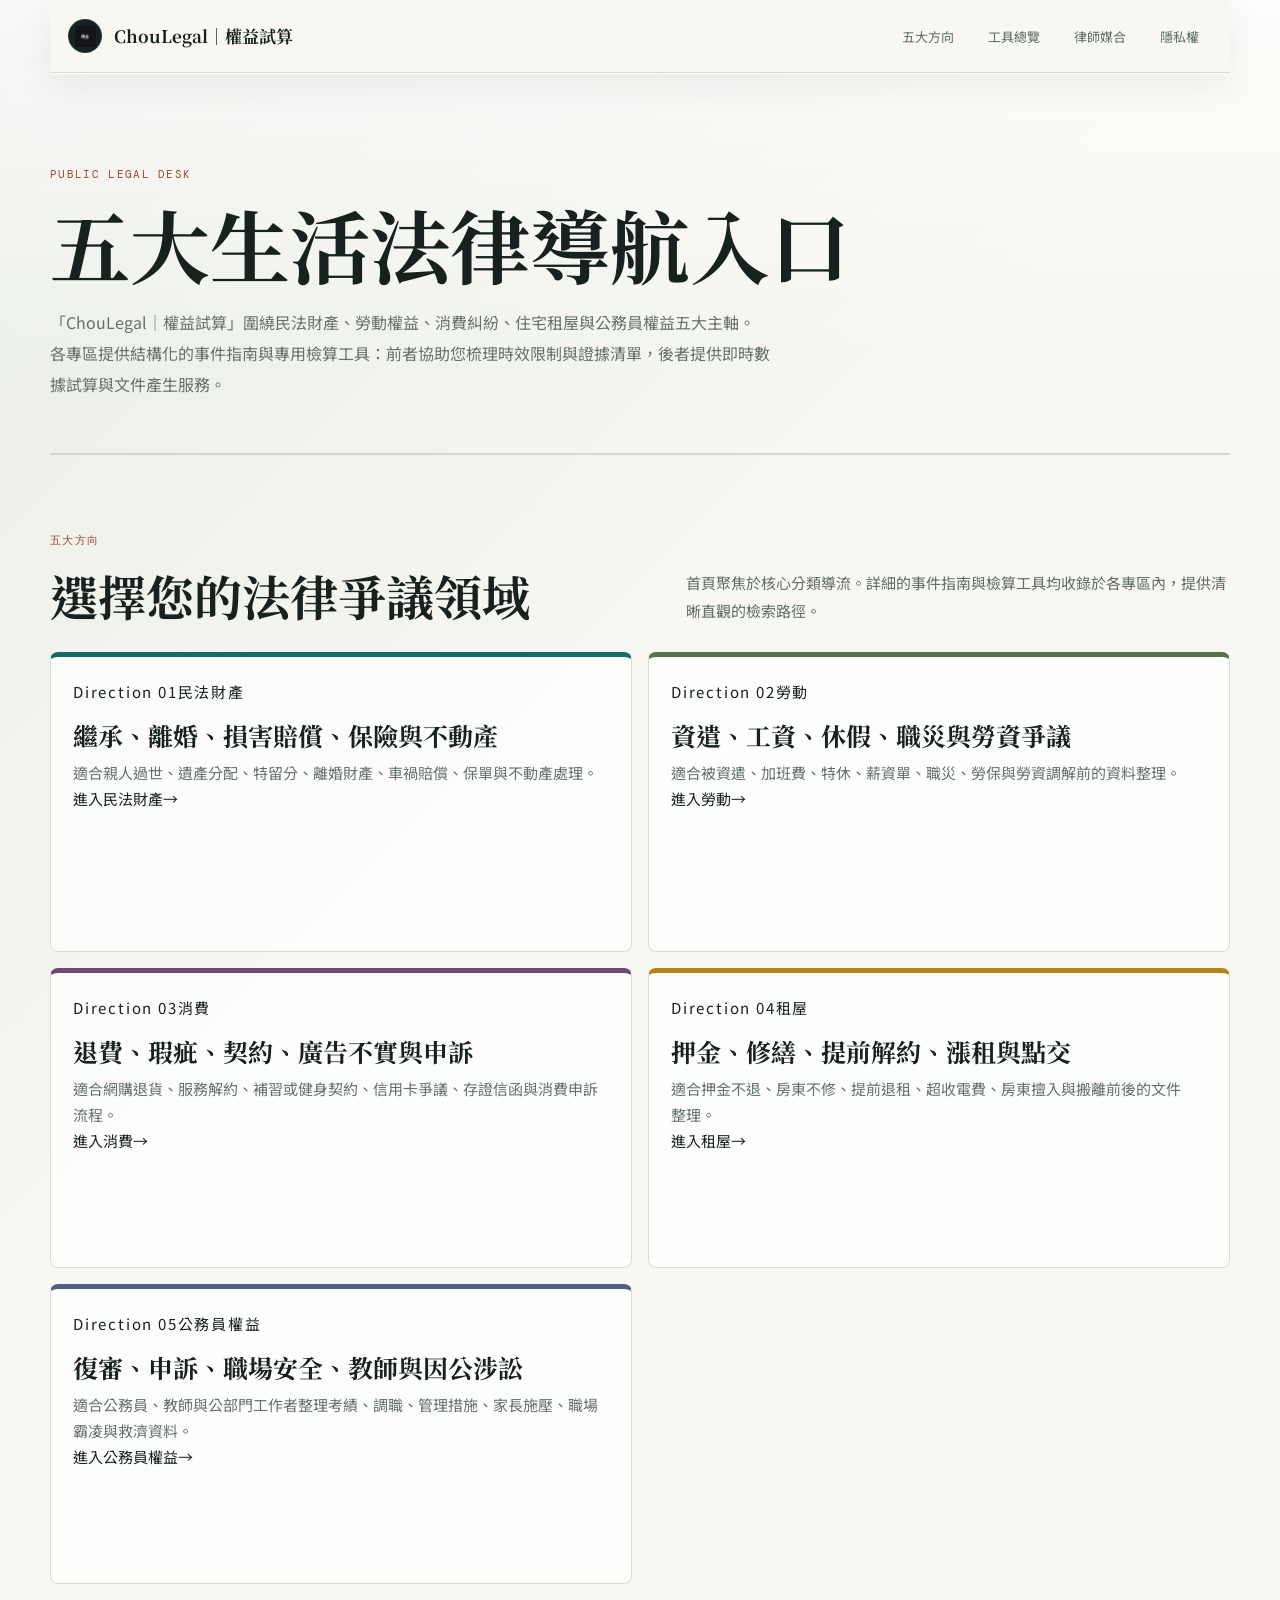
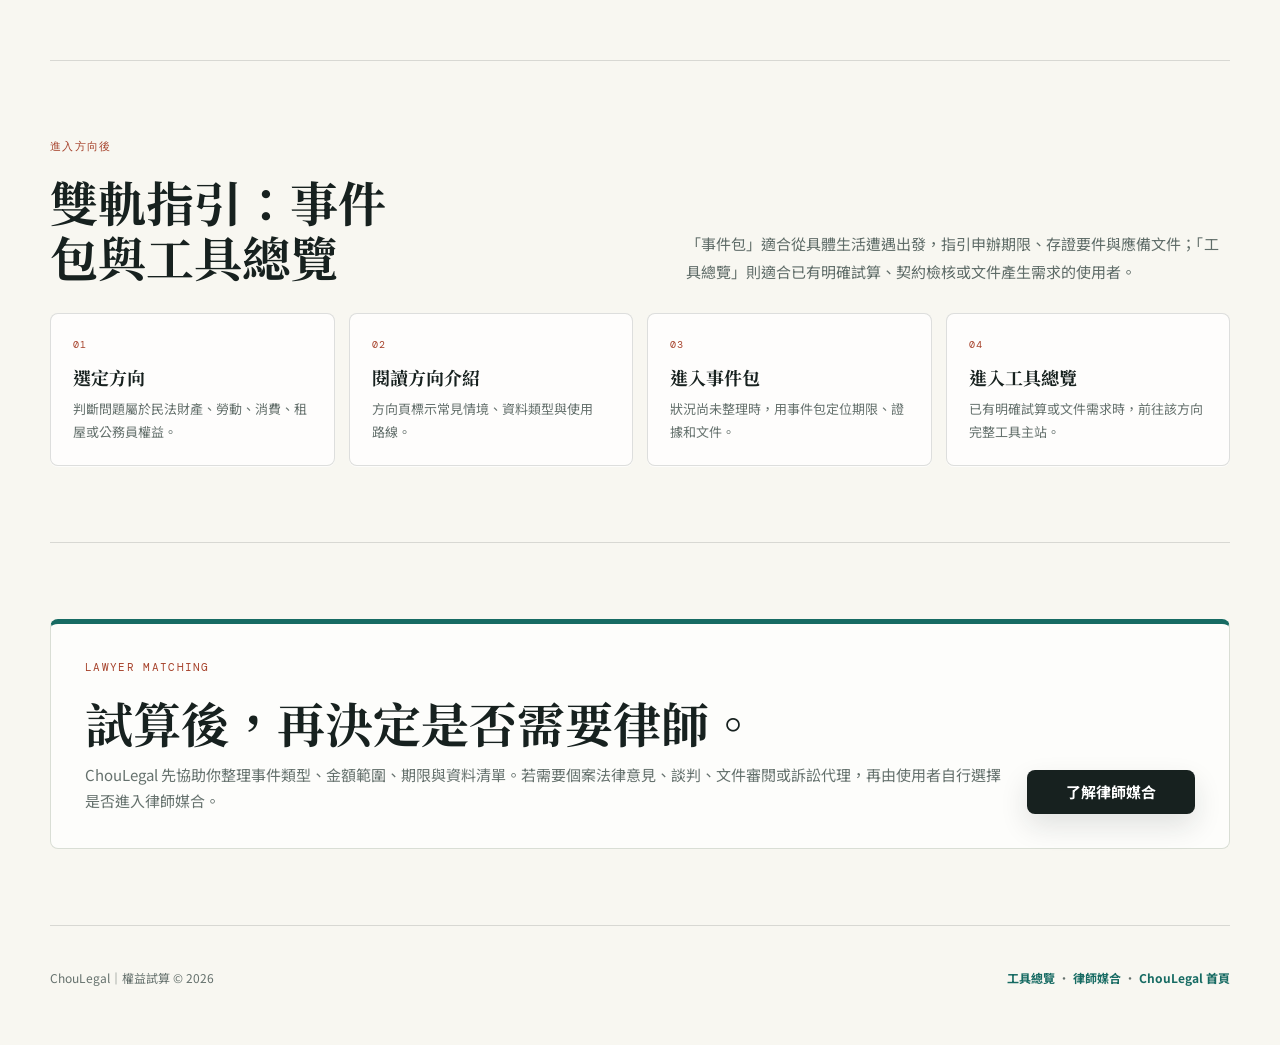
==== index.html @ 5a4a8342 "Fix social preview image metadata" ====
<!DOCTYPE html>
<html lang="zh-TW">
<head>
<script defer src="https://static.cloudflareinsights.com/beacon.min.js" data-cf-beacon='{"token":"__CF_TOKEN_PEOPLE__"}'></script>
<script src="js/ga.js" defer></script>
<meta charset="UTF-8">
<link rel="icon" type="image/x-icon" href="/favicon.ico">
<link rel="icon" type="image/svg+xml" href="/favicon.svg">
<meta name="viewport" content="width=device-width, initial-scale=1.0">
<title>ChouLegal 權益試算與查詢｜五大法律方向入口</title>
<meta name="description" content="ChouLegal 權益試算與查詢法律入口網。針對民法財產、勞動權益、消費爭議、住宅租屋與公務員權益五大核心領域，提供結構化的事件指引與實用檢算工具。">
<meta name="robots" content="index, follow">
<link rel="canonical" href="https://people.choulegal.com/">
<meta property="og:title" content="ChouLegal 權益試算與查詢｜五大法律方向入口">
<meta property="og:description" content="民法財產、勞動、消費、租屋與公務員權益五大入口，依情境進入事件包或工具總覽。">
<meta property="og:type" content="website">
<meta property="og:url" content="https://people.choulegal.com/">
<meta property="og:locale" content="zh_TW">
<meta property="og:image" content="https://people.choulegal.com/og-image-20260716.png">
<meta property="og:image:type" content="image/png">
<meta property="og:image:width" content="1200">
<meta property="og:image:height" content="630">
<meta property="og:image:alt" content="ChouLegal 權益試算與查詢五大法律方向入口">
<meta name="twitter:card" content="summary_large_image">
<meta name="twitter:image" content="https://people.choulegal.com/og-image-20260716.png">
<link rel="preconnect" href="https://fonts.googleapis.com" crossorigin>
<link rel="preconnect" href="https://fonts.gstatic.com" crossorigin>
<link href="https://fonts.googleapis.com/css2?family=Noto+Serif+TC:wght@500;700&family=Noto+Sans+TC:wght@400;500;700&family=DM+Mono:wght@400;500&display=swap" rel="stylesheet">
<link rel="stylesheet" href="/css/public-pages.css">
<link rel="stylesheet" href="/css/executive-polish.css">
</head>
<body>
<div class="container">
  <header class="nav">
    <a class="brand" href="/">ChouLegal｜權益試算</a>
    <nav class="nav-links" aria-label="主選單">
      <a href="#directions">五大方向</a>
      <a href="/tools.html">工具總覽</a>
      <a href="/lawyers.html">律師媒合</a>
      <a href="https://choulegal.com/privacy.html" target="_blank" rel="noopener">隱私權</a>
    </nav>
  </header>

  <main>
    <section class="hero home-hero">
      <div class="eyebrow">Public Legal Desk</div>
      <h1>五大生活法律導航入口</h1>
      <p>「ChouLegal｜權益試算」圍繞民法財產、勞動權益、消費糾紛、住宅租屋與公務員權益五大主軸。各專區提供結構化的事件指南與專用檢算工具：前者協助您梳理時效限制與證據清單，後者提供即時數據試算與文件產生服務。</p>
    </section>

    <section class="section" id="directions">
      <div class="section-head">
        <div>
          <div class="eyebrow">五大方向</div>
          <h2>選擇您的法律爭議領域</h2>
        </div>
        <p class="section-desc">首頁聚焦於核心分類導流。詳細的事件指南與檢算工具均收錄於各專區內，提供清晰直觀的檢索路徑。</p>
      </div>

      <div class="direction-grid">
        <a class="direction-card civil" href="/civil.html">
          <div class="card-topline"><span>Direction 01</span><span>民法財產</span></div>
          <h3>繼承、離婚、損害賠償、保險與不動產</h3>
          <p>適合親人過世、遺產分配、特留分、離婚財產、車禍賠償、保單與不動產處理。</p>
          <div class="card-footer"><span>進入民法財產</span><span>→</span></div>
        </a>

        <a class="direction-card labor" href="/labor.html">
          <div class="card-topline"><span>Direction 02</span><span>勞動</span></div>
          <h3>資遣、工資、休假、職災與勞資爭議</h3>
          <p>適合被資遣、加班費、特休、薪資單、職災、勞保與勞資調解前的資料整理。</p>
          <div class="card-footer"><span>進入勞動</span><span>→</span></div>
        </a>

        <a class="direction-card consumer" href="/consumer.html">
          <div class="card-topline"><span>Direction 03</span><span>消費</span></div>
          <h3>退費、瑕疵、契約、廣告不實與申訴</h3>
          <p>適合網購退貨、服務解約、補習或健身契約、信用卡爭議、存證信函與消費申訴流程。</p>
          <div class="card-footer"><span>進入消費</span><span>→</span></div>
        </a>

        <a class="direction-card rental" href="/rental.html">
          <div class="card-topline"><span>Direction 04</span><span>租屋</span></div>
          <h3>押金、修繕、提前解約、漲租與點交</h3>
          <p>適合押金不退、房東不修、提前退租、超收電費、房東擅入與搬離前後的文件整理。</p>
          <div class="card-footer"><span>進入租屋</span><span>→</span></div>
        </a>

        <a class="direction-card public" href="/public-servant.html">
          <div class="card-topline"><span>Direction 05</span><span>公務員權益</span></div>
          <h3>復審、申訴、職場安全、教師與因公涉訟</h3>
          <p>適合公務員、教師與公部門工作者整理考績、調職、管理措施、家長施壓、職場霸凌與救濟資料。</p>
          <div class="card-footer"><span>進入公務員權益</span><span>→</span></div>
        </a>
      </div>
    </section>

    <section class="section">
      <div class="section-head">
        <div>
          <div class="eyebrow">進入方向後</div>
          <h2>雙軌指引：事件包與工具總覽</h2>
        </div>
        <p class="section-desc">「事件包」適合從具體生活遭遇出發，指引申辦期限、存證要件與應備文件；「工具總覽」則適合已有明確試算、契約檢核或文件產生需求的使用者。</p>
      </div>

      <div class="steps">
        <div class="step">
          <div class="step-num">01</div>
          <h3>選定方向</h3>
          <p>判斷問題屬於民法財產、勞動、消費、租屋或公務員權益。</p>
        </div>
        <div class="step">
          <div class="step-num">02</div>
          <h3>閱讀方向介紹</h3>
          <p>方向頁標示常見情境、資料類型與使用路線。</p>
        </div>
        <div class="step">
          <div class="step-num">03</div>
          <h3>進入事件包</h3>
          <p>狀況尚未整理時，用事件包定位期限、證據和文件。</p>
        </div>
        <div class="step">
          <div class="step-num">04</div>
          <h3>進入工具總覽</h3>
          <p>已有明確試算或文件需求時，前往該方向完整工具主站。</p>
        </div>
      </div>
    </section>

    <section class="section">
      <div class="matching-strip">
        <div>
          <div class="eyebrow">Lawyer Matching</div>
          <h2>試算後，再決定是否需要律師。</h2>
          <p>ChouLegal 先協助你整理事件類型、金額範圍、期限與資料清單。若需要個案法律意見、談判、文件審閱或訴訟代理，再由使用者自行選擇是否進入律師媒合。</p>
        </div>
        <a class="next-link" href="/lawyers.html">了解律師媒合</a>
      </div>
    </section>
  </main>

  <footer class="foot">
    <div>ChouLegal｜權益試算 © <span id="year">2026</span></div>
    <div><a href="/tools.html">工具總覽</a> · <a href="/lawyers.html">律師媒合</a> · <a href="https://choulegal.com/">ChouLegal 首頁</a></div>
  </footer>
</div>
<script>
  var year = document.getElementById('year');
  if (year) year.textContent = new Date().getFullYear();
</script>
</body>
</html>
---- css/public-pages.css ----
*, *::before, *::after {
  box-sizing: border-box;
  margin: 0;
  padding: 0;
}

:root {
  --paper: #f7f7f1;
  --paper-strong: #ffffff;
  --paper-soft: rgba(255, 255, 255, 0.62);
  --ink: #18211f;
  --muted: #65716d;
  --faint: #89938f;
  --line: #d9ded5;
  --line-soft: rgba(185, 194, 187, 0.48);
  --line-strong: #b9c2bb;
  --teal: #176b63;
  --clay: #a6422b;
  --gold: #b6821f;
  --plum: #6e4b72;
  --green: #58734d;
  --blue: #3f678c;
  --indigo: #4f5f87;
  --shadow: 0 18px 48px rgba(24, 33, 31, 0.11);
  --shadow-soft: 0 10px 28px rgba(24, 33, 31, 0.075);
  --radius: 8px;
  --sans: 'Noto Sans TC', system-ui, sans-serif;
  --serif: 'Noto Serif TC', serif;
  --mono: 'DM Mono', ui-monospace, monospace;
}

html {
  scroll-behavior: smooth;
}

body {
  min-height: 100vh;
  background:
    linear-gradient(90deg, rgba(24, 33, 31, 0.035) 1px, transparent 1px),
    linear-gradient(rgba(24, 33, 31, 0.025) 1px, transparent 1px),
    var(--paper);
  background-size: 34px 34px, 34px 34px, auto;
  color: var(--ink);
  font-family: var(--sans);
  font-size: 15px;
  line-height: 1.72;
  -webkit-font-smoothing: antialiased;
  text-rendering: optimizeLegibility;
}

a {
  color: inherit;
  text-decoration: none;
}

a:focus-visible,
button:focus-visible {
  outline: 3px solid rgba(23, 107, 99, 0.36);
  outline-offset: 3px;
  border-radius: 4px;
}

button {
  font: inherit;
}

.container {
  width: min(1180px, calc(100% - 36px));
  margin: 0 auto;
}

.nav {
  position: sticky;
  top: 0;
  z-index: 20;
  display: flex;
  align-items: center;
  justify-content: space-between;
  gap: 18px;
  width: 100%;
  padding: 18px;
  background: rgba(247, 247, 241, 0.88);
  border-bottom: 1px solid var(--line);
  backdrop-filter: blur(16px);
}

.brand {
  display: inline-flex;
  align-items: center;
  gap: 12px;
  min-width: 0;
  font-family: var(--serif);
  font-size: 17px;
  font-weight: 700;
  letter-spacing: 0.04em;
}

.brand::before {
  content: "周";
  width: 34px;
  height: 34px;
  display: grid;
  place-items: center;
  border: 1px solid var(--ink);
  border-radius: 50%;
  background: var(--ink);
  color: var(--paper);
  font-family: var(--serif);
  line-height: 1;
  flex: 0 0 auto;
}

.nav-links {
  display: flex;
  align-items: center;
  justify-content: flex-end;
  gap: 8px;
  flex-wrap: wrap;
}

.nav-links a {
  border: 1px solid transparent;
  border-radius: 999px;
  padding: 8px 12px;
  color: var(--muted);
  font-size: 13px;
  line-height: 1;
}

.nav-links a:hover {
  color: var(--ink);
  border-color: var(--line-strong);
  background: rgba(255, 255, 255, 0.64);
}

.hero {
  max-width: none;
  padding: clamp(54px, 8vw, 92px) 0 clamp(38px, 5vw, 58px);
  border-bottom: 1px solid var(--line);
}

.hero p,
.summary,
.section-desc,
.kit-summary,
.switch-text,
.context-text,
.step p,
.compact-kit p,
.category p {
  color: var(--muted);
}

.eyebrow {
  color: var(--clay);
  font-family: var(--mono);
  font-size: 11px;
  letter-spacing: 0.18em;
  text-transform: uppercase;
  margin-bottom: 18px;
}

h1,
h2,
h3,
h4 {
  font-family: var(--serif);
  font-weight: 700;
  letter-spacing: 0;
  line-height: 1.18;
  text-wrap: balance;
}

h1 {
  max-width: 860px;
  font-size: clamp(38px, 6.4vw, 78px);
  margin-bottom: 22px;
}

h2 {
  font-size: clamp(28px, 4vw, 46px);
}

.hero p,
.summary {
  max-width: 720px;
  font-size: 16px;
  line-height: 1.92;
  text-wrap: pretty;
}

.switcher {
  display: grid;
  grid-template-columns: repeat(2, minmax(0, 1fr));
  gap: 14px;
  margin-top: 34px;
  max-width: 760px;
}

.switch-card,
.category,
.kit,
.step,
.compact-kit,
.directory-link,
.panel,
.aside-card,
.promise-card,
.flow-result,
.flow-section,
.note {
  border: 1px solid var(--line);
  border-radius: var(--radius);
  background: rgba(255, 255, 255, 0.72);
}

.switch-card {
  display: block;
  padding: 18px 20px;
  transition: transform 160ms ease, box-shadow 160ms ease, border-color 160ms ease;
}

.switch-card:hover,
.directory-link:hover,
.compact-kit:hover,
.kit:hover,
.category:hover {
  transform: translateY(-2px);
  border-color: var(--teal);
  box-shadow: var(--shadow-soft);
}

.switch-card.active {
  border-color: rgba(23, 107, 99, 0.46);
  background: rgba(23, 107, 99, 0.08);
}

.switch-kicker,
.kit-status,
.meta-label,
.step-num,
.category-title span,
.compact-action,
.guide-label,
.flow-progress,
.flow-section h4,
.aside-title,
.tool-group-title,
.badge {
  font-family: var(--mono);
  font-size: 10px;
  letter-spacing: 0.14em;
  text-transform: uppercase;
}

.switch-kicker,
.kit-status,
.meta-label,
.category-title span,
.aside-title,
.badge {
  color: var(--faint);
}

.switch-title {
  font-family: var(--serif);
  font-size: 19px;
  font-weight: 700;
  margin-bottom: 6px;
}

.switch-text {
  font-size: 13px;
  line-height: 1.72;
}

.section {
  padding: clamp(48px, 7vw, 76px) 0;
  border-top: 1px solid var(--line);
}

.section-head {
  display: flex;
  align-items: end;
  justify-content: space-between;
  gap: 24px;
  margin-bottom: 28px;
}

.section-desc {
  max-width: 560px;
  line-height: 1.82;
  text-wrap: pretty;
}

.directory-links {
  display: grid;
  grid-template-columns: repeat(5, minmax(0, 1fr));
  gap: 12px;
}

.directory-link {
  min-height: 132px;
  padding: 18px;
  display: flex;
  flex-direction: column;
  justify-content: space-between;
  border-top: 4px solid var(--teal);
}

.directory-link:nth-child(2) { border-top-color: var(--green); }
.directory-link:nth-child(3) { border-top-color: var(--plum); }
.directory-link:nth-child(4) { border-top-color: var(--gold); }
.directory-link:nth-child(5) { border-top-color: var(--indigo); }

.directory-link strong {
  font-family: var(--serif);
  font-size: 19px;
}

.directory-link span {
  color: var(--muted);
  font-size: 13px;
  line-height: 1.65;
}

.category-grid,
.kit-grid,
.compact-grid,
.direction-grid,
.route-choice-grid {
  display: grid;
  grid-template-columns: repeat(2, minmax(0, 1fr));
  gap: 16px;
}

.kit-grid,
.compact-grid {
  grid-template-columns: repeat(3, minmax(0, 1fr));
}

.category,
.kit,
.compact-kit,
.step,
.direction-card,
.route-choice {
  padding: 22px;
}

.category,
.kit,
.compact-kit,
.direction-card,
.route-choice {
  display: flex;
  flex-direction: column;
}

.home-hero {
  padding-bottom: clamp(34px, 5vw, 54px);
}

.direction-card,
.route-choice {
  min-height: 300px;
  border: 1px solid var(--line);
  border-top: 5px solid var(--teal);
  border-radius: var(--radius);
  background: rgba(255, 255, 255, 0.72);
  transition: transform 160ms ease, box-shadow 160ms ease, border-color 160ms ease;
}

.direction-card:hover,
.route-choice:hover {
  transform: translateY(-2px);
  border-color: var(--teal);
  box-shadow: var(--shadow-soft);
}

.direction-card h3,
.route-choice h3 {
  font-size: 25px;
  margin: 16px 0 10px;
}

.direction-card p,
.route-choice p {
  color: var(--muted);
  text-wrap: pretty;
}

.direction-card.labor,
.route-choice.labor {
  border-top-color: var(--green);
}

.direction-card.consumer,
.route-choice.consumer {
  border-top-color: var(--plum);
}

.direction-card.rental,
.route-choice.rental {
  border-top-color: var(--gold);
}

.direction-card.public,
.route-choice.public {
  border-top-color: var(--indigo);
}

.direction-page .hero {
  padding-bottom: clamp(30px, 4vw, 44px);
}

.direction-summary {
  display: grid;
  grid-template-columns: repeat(3, minmax(0, 1fr));
  gap: 12px;
  margin-top: 30px;
}

.summary-chip {
  border: 1px solid var(--line);
  border-radius: var(--radius);
  background: rgba(255, 255, 255, 0.66);
  padding: 14px 16px;
}

.summary-chip strong {
  display: block;
  color: var(--ink);
  font-family: var(--serif);
  font-size: 17px;
  margin-bottom: 4px;
}

.summary-chip span {
  color: var(--muted);
  font-size: 13px;
  line-height: 1.65;
}

.route-choice-grid {
  align-items: stretch;
}

.route-choice {
  min-height: 250px;
}

.route-choice .card-footer {
  margin-top: auto;
}

.direction-note {
  border-left: 4px solid var(--teal);
  border-radius: 0 var(--radius) var(--radius) 0;
  background: rgba(23, 107, 99, 0.07);
  color: #44514d;
  padding: 18px 20px;
}

.category {
  border-top: 5px solid var(--teal);
}

.category.labor { border-top-color: var(--green); }
.category.consumer { border-top-color: var(--plum); }
.category.rental { border-top-color: var(--gold); }
.category.public { border-top-color: var(--indigo); }

.category-top {
  display: flex;
  justify-content: space-between;
  gap: 14px;
  align-items: start;
  margin-bottom: 18px;
}

.category h2 {
  margin-bottom: 8px;
}

.badge {
  border: 1px solid var(--line-strong);
  border-radius: 999px;
  padding: 4px 9px;
  white-space: nowrap;
}

.civil .badge { color: var(--teal); border-color: rgba(23, 107, 99, 0.35); }
.labor .badge { color: var(--green); border-color: rgba(88, 115, 77, 0.35); }
.consumer .badge { color: var(--plum); border-color: rgba(110, 75, 114, 0.35); }
.rental .badge { color: var(--gold); border-color: rgba(182, 130, 31, 0.35); }
.public .badge { color: var(--indigo); border-color: rgba(79, 95, 135, 0.35); }

.tool-groups {
  display: grid;
  gap: 18px;
  margin-top: 20px;
}

.tool-group-title {
  color: var(--clay);
  margin-bottom: 9px;
}

.tool-list,
.tool-links,
.compact-meta,
.meta-line,
.flow-tags {
  display: flex;
  flex-wrap: wrap;
  gap: 8px;
  list-style: none;
}

.tool-list a,
.tool-list span,
.tool-links a,
.compact-meta span,
.pill,
.flow-tags span {
  display: inline-flex;
  align-items: center;
  min-height: 31px;
  border: 1px solid var(--line-strong);
  border-radius: 999px;
  padding: 5px 11px;
  color: #44514d;
  background: rgba(255, 255, 255, 0.58);
  font-size: 12px;
  line-height: 1.35;
}

.tool-list a:hover,
.tool-links a:hover {
  border-color: var(--teal);
  color: var(--teal);
  background: #fff;
}

.kit {
  min-height: 340px;
  border-top: 5px solid var(--teal);
}

.kit.primary {
  grid-column: span 2;
}

.kit-status {
  display: flex;
  justify-content: space-between;
  gap: 12px;
  margin-bottom: 22px;
}

.kit-status strong {
  color: var(--teal);
  font-weight: 500;
}

.kit h3 {
  font-size: 25px;
  margin-bottom: 10px;
}

.kit-summary {
  margin-bottom: 22px;
  text-wrap: pretty;
}

.kit-meta {
  display: grid;
  gap: 10px;
  margin-bottom: 22px;
}

.meta-row {
  display: grid;
  grid-template-columns: 76px 1fr;
  gap: 10px;
  color: var(--muted);
  font-size: 13px;
}

.meta-label {
  padding-top: 2px;
}

.start-link,
.next-link {
  display: inline-flex;
  align-items: center;
  justify-content: center;
  min-height: 42px;
  border-radius: var(--radius);
  background: var(--ink);
  color: #fff;
  font-weight: 700;
  margin-top: auto;
  padding: 8px 14px;
}

.steps {
  display: grid;
  grid-template-columns: repeat(4, minmax(0, 1fr));
  gap: 14px;
}

.step-num {
  color: var(--clay);
  margin-bottom: 14px;
}

.step h3 {
  font-size: 18px;
  margin-bottom: 8px;
}

.step p {
  font-size: 13px;
  line-height: 1.78;
  text-wrap: pretty;
}

.matching-strip,
.lawyer-card,
.ad-slot {
  border: 1px solid var(--line);
  border-radius: var(--radius);
  background: rgba(255, 255, 255, 0.74);
}

.matching-strip {
  display: grid;
  grid-template-columns: minmax(0, 1fr) auto;
  gap: 22px;
  align-items: center;
  padding: clamp(22px, 4vw, 34px);
  border-top: 5px solid var(--teal);
}

.matching-strip h2 {
  margin-bottom: 12px;
}

.matching-strip p,
.lawyer-card p,
.ad-slot p {
  color: var(--muted);
  text-wrap: pretty;
}

.matching-strip .next-link {
  min-width: 168px;
}

.matching-flow,
.ad-slot-grid {
  display: grid;
  grid-template-columns: repeat(4, minmax(0, 1fr));
  gap: 14px;
}

.match-intake {
  display: grid;
  grid-template-columns: minmax(0, 1.22fr) minmax(280px, 0.78fr);
  gap: 18px;
  align-items: start;
}

.match-form,
.match-preview {
  border: 1px solid var(--line);
  border-radius: var(--radius);
  background: rgba(255, 255, 255, 0.78);
  box-shadow: 0 1px 0 rgba(255, 255, 255, 0.75);
}

.match-form {
  display: grid;
  grid-template-columns: repeat(2, minmax(0, 1fr));
  gap: 16px;
  padding: clamp(20px, 3.4vw, 30px);
}

.form-row {
  display: grid;
  gap: 7px;
  min-width: 0;
}

.form-row.full,
.form-actions,
.form-status {
  grid-column: 1 / -1;
}

.form-row label {
  color: var(--ink);
  font-size: 13px;
  font-weight: 700;
}

.form-row input,
.form-row select,
.form-row textarea {
  width: 100%;
  min-height: 44px;
  border: 1px solid var(--line-strong);
  border-radius: var(--radius);
  background: rgba(255, 255, 255, 0.82);
  color: var(--ink);
  font: inherit;
  line-height: 1.5;
  padding: 10px 12px;
}

.form-row textarea {
  min-height: 138px;
  resize: vertical;
}

.form-row input::placeholder,
.form-row textarea::placeholder {
  color: var(--faint);
}

.check-grid {
  display: grid;
  grid-template-columns: repeat(3, minmax(0, 1fr));
  gap: 8px;
}

.check-grid label {
  min-height: 42px;
  display: flex;
  align-items: center;
  gap: 8px;
  border: 1px solid var(--line);
  border-radius: var(--radius);
  background: rgba(255, 255, 255, 0.58);
  color: #44514d;
  cursor: pointer;
  font-size: 13px;
  font-weight: 500;
  line-height: 1.35;
  padding: 8px 10px;
}

.check-grid input {
  width: 16px;
  height: 16px;
  accent-color: var(--teal);
  flex: 0 0 auto;
}

.form-actions {
  display: flex;
  align-items: center;
  gap: 10px;
  flex-wrap: wrap;
  margin-top: 4px;
}

.form-actions .next-link {
  border: 1px solid var(--ink);
  cursor: pointer;
  margin-top: 0;
}

.secondary-action {
  min-height: 42px;
  border: 1px solid var(--line-strong);
  border-radius: var(--radius);
  background: rgba(255, 255, 255, 0.72);
  color: var(--teal);
  cursor: pointer;
  font-weight: 700;
  padding: 8px 14px;
}

.secondary-action:hover {
  border-color: var(--teal);
  background: #fff;
}

.form-status {
  min-height: 24px;
  color: var(--muted);
  font-size: 13px;
}

.match-preview {
  position: sticky;
  top: 92px;
  padding: 24px;
  border-top: 5px solid var(--blue);
}

.match-preview h3 {
  font-size: 24px;
  margin-bottom: 18px;
}

.match-preview dl {
  display: grid;
  gap: 12px;
  margin-bottom: 18px;
}

.match-preview dl div {
  display: grid;
  grid-template-columns: 68px minmax(0, 1fr);
  gap: 10px;
  border-bottom: 1px solid var(--line-soft);
  padding-bottom: 10px;
}

.match-preview dt {
  color: var(--faint);
  font-family: var(--mono);
  font-size: 11px;
  letter-spacing: 0.12em;
  text-transform: uppercase;
}

.match-preview dd {
  color: var(--ink);
  font-weight: 700;
  overflow-wrap: anywhere;
}

.match-preview p {
  border-left: 3px solid var(--clay);
  color: var(--muted);
  font-size: 13px;
  line-height: 1.78;
  padding-left: 12px;
  text-wrap: pretty;
}

.ad-slot {
  min-height: 230px;
  padding: 22px;
  border-top: 5px solid var(--teal);
}

.ad-slot:nth-child(2) {
  border-top-color: var(--green);
}

.ad-slot:nth-child(3) {
  border-top-color: var(--plum);
}

.ad-slot:nth-child(4) {
  border-top-color: var(--gold);
}

.ad-slot h3 {
  margin: 20px 0 10px;
  font-size: 22px;
}

.lawyer-card {
  border-top: 5px solid var(--clay);
}

.lawyer-card h2 {
  margin-bottom: 10px;
  font-size: 22px;
}

.lawyer-card .next-link {
  width: 100%;
  margin-top: 14px;
}

.note {
  border-left: 4px solid var(--blue);
  padding: 20px 22px;
  color: #44514d;
}

.all-kit-grid {
  display: grid;
  gap: 34px;
}

.category-band {
  display: grid;
  gap: 14px;
}

.category-title {
  display: flex;
  align-items: center;
  justify-content: space-between;
  gap: 16px;
  padding-bottom: 10px;
  border-bottom: 1px solid var(--line);
}

.category-title h3 {
  font-size: 22px;
}

.compact-kit {
  min-height: 246px;
}

.compact-kit h4 {
  font-size: 20px;
  margin-bottom: 8px;
}

.compact-kit p {
  font-size: 13px;
  line-height: 1.72;
  text-wrap: pretty;
}

.compact-meta {
  margin-top: 14px;
}

.compact-action {
  margin-top: auto;
  padding-top: 18px;
  color: var(--teal);
  font-weight: 700;
}

.layout {
  display: grid;
  grid-template-columns: minmax(0, 1.28fr) minmax(280px, 0.72fr);
  gap: 18px;
  padding: 28px 0 70px;
}

.panel,
.aside-card {
  padding: 22px;
}

.panel + .panel,
.aside-card + .aside-card {
  margin-top: 16px;
}

.panel h2 {
  font-size: 24px;
  margin-bottom: 16px;
}

.guided-panel {
  grid-column: 1 / -1;
}

.guide-header {
  display: grid;
  grid-template-columns: minmax(0, 1fr) auto;
  gap: 18px;
  align-items: start;
  margin-bottom: 18px;
}

.guide-label,
.flow-progress {
  display: inline-flex;
  align-items: center;
  min-height: 30px;
  border: 1px solid rgba(23, 107, 99, 0.28);
  border-radius: 999px;
  padding: 5px 10px;
  color: var(--teal);
  white-space: nowrap;
}

.guide-promise {
  display: grid;
  grid-template-columns: repeat(3, minmax(0, 1fr));
  gap: 10px;
  margin: 18px 0;
}

.promise-card {
  background: rgba(23, 107, 99, 0.055);
  padding: 14px;
}

.promise-card strong {
  display: block;
  color: var(--teal);
  font-family: var(--serif);
  font-weight: 700;
  margin-bottom: 4px;
}

.promise-card span {
  color: var(--muted);
  font-size: 12px;
  line-height: 1.7;
}

.guided-intro {
  color: var(--muted);
  margin-bottom: 18px;
  text-wrap: pretty;
}

.flow-step {
  border-top: 1px solid var(--line);
  padding-top: 18px;
  margin-top: 18px;
  transition: opacity 180ms ease, filter 180ms ease;
}

.flow-step:first-of-type {
  border-top: none;
  padding-top: 0;
}

.flow-step h3 {
  font-size: 19px;
  margin-bottom: 6px;
}

.flow-step p {
  color: var(--muted);
  font-size: 13px;
  margin-bottom: 12px;
  text-wrap: pretty;
}

.flow-step.locked {
  display: none;
}

.option-grid {
  display: grid;
  gap: 8px;
}

.flow-option {
  border: 1px solid var(--line);
  background: rgba(255, 255, 255, 0.62);
  border-radius: var(--radius);
  padding: 12px 14px;
  color: var(--ink);
  text-align: left;
  cursor: pointer;
}

.flow-option:hover,
.flow-option.active {
  border-color: var(--teal);
  background: rgba(23, 107, 99, 0.08);
}

.flow-option:disabled {
  cursor: not-allowed;
  opacity: 0.55;
}

.flow-option strong {
  display: block;
  font-family: var(--serif);
  font-weight: 700;
  margin-bottom: 3px;
}

.flow-option span {
  color: var(--muted);
  font-size: 12px;
}

.flow-result {
  border-color: rgba(63, 103, 140, 0.3);
  background: rgba(63, 103, 140, 0.075);
  padding: 18px;
  margin-top: 18px;
}

.flow-result h3 {
  font-size: 19px;
  margin-bottom: 10px;
}

.flow-result-grid {
  display: grid;
  grid-template-columns: minmax(0, 1fr) minmax(0, 0.86fr);
  gap: 12px;
  margin-top: 14px;
}

.flow-section {
  padding: 14px;
  background: rgba(255, 255, 255, 0.56);
}

.flow-section h4 {
  color: var(--clay);
  margin-bottom: 10px;
}

.flow-note {
  border-left: 3px solid var(--teal);
  color: #44514d;
  margin-top: 12px;
  padding-left: 12px;
  font-size: 13px;
  line-height: 1.75;
}

.list {
  list-style: none;
  display: grid;
  gap: 10px;
}

.list li {
  position: relative;
  padding-left: 18px;
  color: #44514d;
  text-wrap: pretty;
}

.list li::before {
  content: "";
  position: absolute;
  left: 0;
  top: 12px;
  width: 5px;
  height: 5px;
  border-radius: 999px;
  background: var(--teal);
}

.teacher-hero {
  padding-bottom: clamp(30px, 4vw, 44px);
}

.teacher-desk {
  display: grid;
  grid-template-columns: minmax(0, 0.9fr) minmax(360px, 1.1fr);
  gap: 18px;
  padding: 28px 0 70px;
  align-items: start;
}

.teacher-tool {
  position: sticky;
  top: 88px;
}

.choice-field {
  border: 0;
  padding: 0;
  margin: 0;
}

.choice-field + .choice-field {
  margin-top: 22px;
  padding-top: 20px;
  border-top: 1px solid var(--line);
}

.choice-field legend {
  margin-bottom: 12px;
  color: var(--clay);
  font-family: var(--mono);
  font-size: 10px;
  letter-spacing: 0.14em;
  text-transform: uppercase;
}

.teacher-choice-grid,
.risk-checks {
  display: grid;
  gap: 8px;
}

.teacher-choice {
  width: 100%;
  border: 1px solid var(--line);
  border-radius: var(--radius);
  background: rgba(255, 255, 255, 0.62);
  color: var(--ink);
  padding: 13px 14px;
  text-align: left;
  cursor: pointer;
  transition: background 160ms ease, border-color 160ms ease, transform 160ms ease;
}

.teacher-choice:hover,
.teacher-choice.active {
  border-color: var(--green);
  background: rgba(88, 115, 77, 0.1);
}

.teacher-choice:hover {
  transform: translateY(-1px);
}

.teacher-choice strong {
  display: block;
  font-family: var(--serif);
  font-size: 17px;
  line-height: 1.35;
  margin-bottom: 4px;
}

.teacher-choice span {
  display: block;
  color: var(--muted);
  font-size: 12px;
  line-height: 1.65;
}

.risk-checks label {
  display: grid;
  grid-template-columns: 18px minmax(0, 1fr);
  gap: 9px;
  align-items: start;
  border: 1px solid var(--line);
  border-radius: var(--radius);
  background: rgba(255, 255, 255, 0.54);
  color: #44514d;
  padding: 11px 12px;
  font-size: 13px;
  line-height: 1.62;
}

.risk-checks input {
  width: 16px;
  height: 16px;
  margin-top: 4px;
  accent-color: var(--green);
}

.tool-actions {
  display: flex;
  gap: 10px;
  flex-wrap: wrap;
  align-items: center;
  margin-top: 22px;
}

.tool-actions .next-link {
  border: 0;
  cursor: pointer;
}

.ghost-action {
  min-height: 42px;
  border: 1px solid var(--line-strong);
  border-radius: var(--radius);
  background: rgba(255, 255, 255, 0.62);
  color: #44514d;
  padding: 8px 14px;
  font-weight: 700;
  cursor: pointer;
}

.ghost-action:hover {
  border-color: var(--green);
  color: var(--green);
}

.copy-state {
  margin-top: 10px;
  color: var(--muted);
  font-size: 12px;
  white-space: pre-wrap;
}

.teacher-result {
  display: grid;
  gap: 14px;
}

.result-brief,
.request-card {
  border: 1px solid var(--line);
  border-radius: var(--radius);
  background: rgba(255, 255, 255, 0.74);
  box-shadow: var(--shadow-soft);
}

.result-brief {
  border-top: 5px solid var(--green);
  padding: 22px;
}

.result-brief span {
  display: block;
  margin-bottom: 8px;
  color: var(--clay);
  font-family: var(--mono);
  font-size: 10px;
  letter-spacing: 0.14em;
  text-transform: uppercase;
}

.result-brief strong {
  display: block;
  font-family: var(--serif);
  font-size: clamp(24px, 3vw, 36px);
  line-height: 1.2;
  margin-bottom: 10px;
}

.result-brief p {
  max-width: 720px;
  color: var(--muted);
}

.result-grid {
  display: grid;
  grid-template-columns: repeat(2, minmax(0, 1fr));
  gap: 14px;
}

.teacher-result .flow-section {
  min-height: 250px;
}

.request-card {
  border-left: 5px solid var(--green);
  padding: clamp(20px, 4vw, 30px);
}

.request-card p {
  color: #394641;
  font-size: 16px;
  line-height: 1.92;
  text-wrap: pretty;
}

.source-grid {
  display: grid;
  grid-template-columns: repeat(4, minmax(0, 1fr));
  gap: 12px;
}

.teacher-rights-page .source-grid .directory-link:nth-child(1) { border-top-color: var(--green); }
.teacher-rights-page .source-grid .directory-link:nth-child(2) { border-top-color: var(--teal); }
.teacher-rights-page .source-grid .directory-link:nth-child(3) { border-top-color: var(--blue); }
.teacher-rights-page .source-grid .directory-link:nth-child(4) { border-top-color: var(--clay); }

.supplement-grid {
  display: grid;
  grid-template-columns: repeat(2, minmax(0, 1fr));
  gap: 16px;
  align-self: start;
}

.aside-title {
  margin-bottom: 10px;
}

.context-panel h2 {
  margin-bottom: 10px;
}

.context-text {
  margin-bottom: 16px;
  text-wrap: pretty;
}

.empty {
  padding: 100px 0;
}

.empty h1 {
  font-size: clamp(32px, 5vw, 56px);
}

.foot {
  display: flex;
  justify-content: space-between;
  gap: 18px;
  flex-wrap: wrap;
  padding: 42px 0 56px;
  border-top: 1px solid var(--line);
  color: var(--muted);
  font-size: 12px;
}

.foot a {
  color: var(--teal);
  font-weight: 700;
}

.foot a:hover {
  color: var(--ink);
}

@media (max-width: 980px) {
  .directory-links,
  .steps,
  .matching-flow,
  .ad-slot-grid,
  .match-intake,
  .kit-grid,
  .compact-grid {
    grid-template-columns: repeat(2, minmax(0, 1fr));
  }

  .layout {
    grid-template-columns: 1fr;
  }

  .match-intake {
    grid-template-columns: 1fr;
  }

  .match-preview {
    position: static;
  }

  .guide-promise,
  .flow-result-grid,
  .teacher-desk,
  .source-grid {
    grid-template-columns: 1fr;
  }

  .teacher-tool {
    position: static;
  }
}

@media (max-width: 760px) {
  .container {
    width: min(100% - 32px, 1180px);
  }

  .nav {
    align-items: flex-start;
    flex-direction: column;
  }

  .nav-links {
    justify-content: flex-start;
  }

  .hero {
    padding-top: 44px;
  }

  h1 {
    font-size: 38px;
    line-height: 1.08;
  }

  .section-head,
  .guide-header {
    display: block;
  }

  .section-desc {
    margin-top: 10px;
  }

  .switcher,
  .directory-links,
  .category-grid,
  .direction-grid,
  .route-choice-grid,
  .direction-summary,
  .kit-grid,
  .compact-grid,
  .steps,
  .matching-strip,
  .matching-flow,
  .ad-slot-grid,
  .match-form,
  .check-grid,
  .supplement-grid,
  .result-grid,
  .source-grid {
    grid-template-columns: 1fr;
  }

  .kit.primary {
    grid-column: auto;
  }

  .meta-row {
    grid-template-columns: 1fr;
    gap: 4px;
  }

  .category-top,
  .kit-status,
  .category-title {
    align-items: flex-start;
    flex-direction: column;
  }
}
---- css/executive-polish.css ----
:root {
  --people-paper: #f8f7f1;
  --people-ink: #17211f;
  --people-muted: #5f6c68;
  --people-line: rgba(24, 33, 31, 0.14);
  --people-line-strong: rgba(23, 107, 99, 0.34);
  --people-teal: #176b63;
  --people-clay: #a6422b;
  --people-gold: #ad7a19;
  --people-blue: #3f678c;
  --people-radius: 8px;
  --people-shadow: 0 18px 46px rgba(24, 33, 31, 0.095);
}

body {
  background:
    linear-gradient(180deg, rgba(255, 255, 255, 0.72), transparent 380px),
    linear-gradient(135deg, rgba(23, 107, 99, 0.07), transparent 34%),
    var(--people-paper);
  color: var(--people-ink);
  letter-spacing: 0;
}

.container,
.section-inner,
.hero-inner,
.footer-inner {
  max-width: 1180px;
}

.nav,
.site-header {
  border-bottom: 1px solid var(--people-line);
  background: rgba(248, 247, 241, 0.92);
  -webkit-backdrop-filter: saturate(150%) blur(18px);
          backdrop-filter: saturate(150%) blur(18px);
  box-shadow: 0 1px 0 rgba(255, 255, 255, 0.75), 0 12px 36px rgba(24, 33, 31, 0.07);
}

.brand,
.nav .brand {
  letter-spacing: 0;
}

.brand::before,
.brand-mark {
  border-color: rgba(23, 107, 99, 0.42);
  background: url("../favicon.svg") center / 21px 21px no-repeat, var(--people-ink);
  color: transparent;
}

.brand-parent,
.switch-kicker,
.kit-status,
.meta-label,
.step-num,
.category-title span,
.compact-action,
.guide-label,
.flow-progress,
.aside-title,
.tool-group-title,
.badge,
.card-topline,
.type-label,
.docket-title,
.triage-tag,
.eyebrow {
  letter-spacing: 0.12em;
}

.nav-links,
.site-header nav {
  gap: 8px;
}

.nav-links a,
.site-header nav a,
.nav-pill {
  min-height: 36px;
  display: inline-flex;
  align-items: center;
  border-radius: var(--people-radius);
  color: var(--people-muted);
}

.nav-links a:hover,
.site-header nav a:hover,
.nav-pill:hover {
  border-color: var(--people-line-strong);
  background: rgba(23, 107, 99, 0.075);
}

.nav-primary {
  border-radius: var(--people-radius);
  background: var(--people-ink);
  border-color: var(--people-ink) !important;
}

h1 {
  font-size: 5rem;
  line-height: 1.04;
  letter-spacing: 0;
}

h2 {
  font-size: 3rem;
  line-height: 1.16;
  letter-spacing: 0;
}

.lead,
.summary,
.section-desc,
.section-note,
.kit-summary,
.context-text {
  color: var(--people-muted);
  max-width: 68ch;
}

.button,
.start-link,
.next-link,
.flow-option,
button,
input,
select,
textarea {
  border-radius: var(--people-radius);
  letter-spacing: 0;
}

.button,
.start-link,
.next-link {
  min-height: 44px;
}

.button.primary,
.start-link,
.next-link {
  background: var(--people-ink);
  border-color: var(--people-ink);
  color: #fff;
  box-shadow: 0 12px 28px rgba(24, 33, 31, 0.12);
}

.button:hover,
.start-link:hover,
.next-link:hover {
  transform: translateY(-1px);
  box-shadow: var(--people-shadow);
}

.switch-card,
.category,
.kit,
.step,
.compact-kit,
.directory-link,
.panel,
.aside-card,
.promise-card,
.flow-result,
.flow-section,
.note,
.card,
.docket,
.route-item,
.tool-item,
.split-note {
  border-radius: var(--people-radius);
  border-color: var(--people-line);
  background: rgba(255, 255, 255, 0.78);
  box-shadow: 0 1px 0 rgba(255, 255, 255, 0.75);
}

.switch-card:hover,
.directory-link:hover,
.compact-kit:hover,
.kit:hover,
.category:hover,
.card:hover,
.route-item:hover,
.tool-item:hover {
  border-color: var(--people-line-strong);
  box-shadow: var(--people-shadow);
  transform: translateY(-2px);
}

.card,
.kit,
.compact-kit,
.category,
.directory-link {
  min-width: 0;
}

.tool-list a,
.tool-list span,
.tool-links a,
.compact-meta span,
.pill,
.flow-tags span,
.badge,
.guide-label,
.flow-progress {
  border-radius: var(--people-radius);
}

.band,
.section,
.hero,
.foot,
.footer {
  border-color: var(--people-line);
}

*:focus-visible {
  outline: 3px solid rgba(23, 107, 99, 0.32);
  outline-offset: 3px;
}

@media (max-width: 980px) {
  h1 {
    font-size: 3.35rem;
  }

  h2 {
    font-size: 2.35rem;
  }
}

@media (max-width: 760px) {
  .nav,
  .site-header {
    align-items: flex-start;
    gap: 12px;
  }

  .nav-links,
  .site-header nav {
    width: 100%;
    flex-wrap: nowrap;
    overflow-x: auto;
    padding-bottom: 2px;
    scrollbar-width: none;
  }

  .nav-links::-webkit-scrollbar,
  .site-header nav::-webkit-scrollbar {
    display: none;
  }

  .nav-links a,
  .site-header nav a {
    flex: 0 0 auto;
    white-space: nowrap;
  }

  h1 {
    font-size: 2.55rem;
    line-height: 1.12;
  }

  h2 {
    font-size: 2rem;
  }

  .hero,
  .band,
  .section {
    padding-left: 20px;
    padding-right: 20px;
  }
}
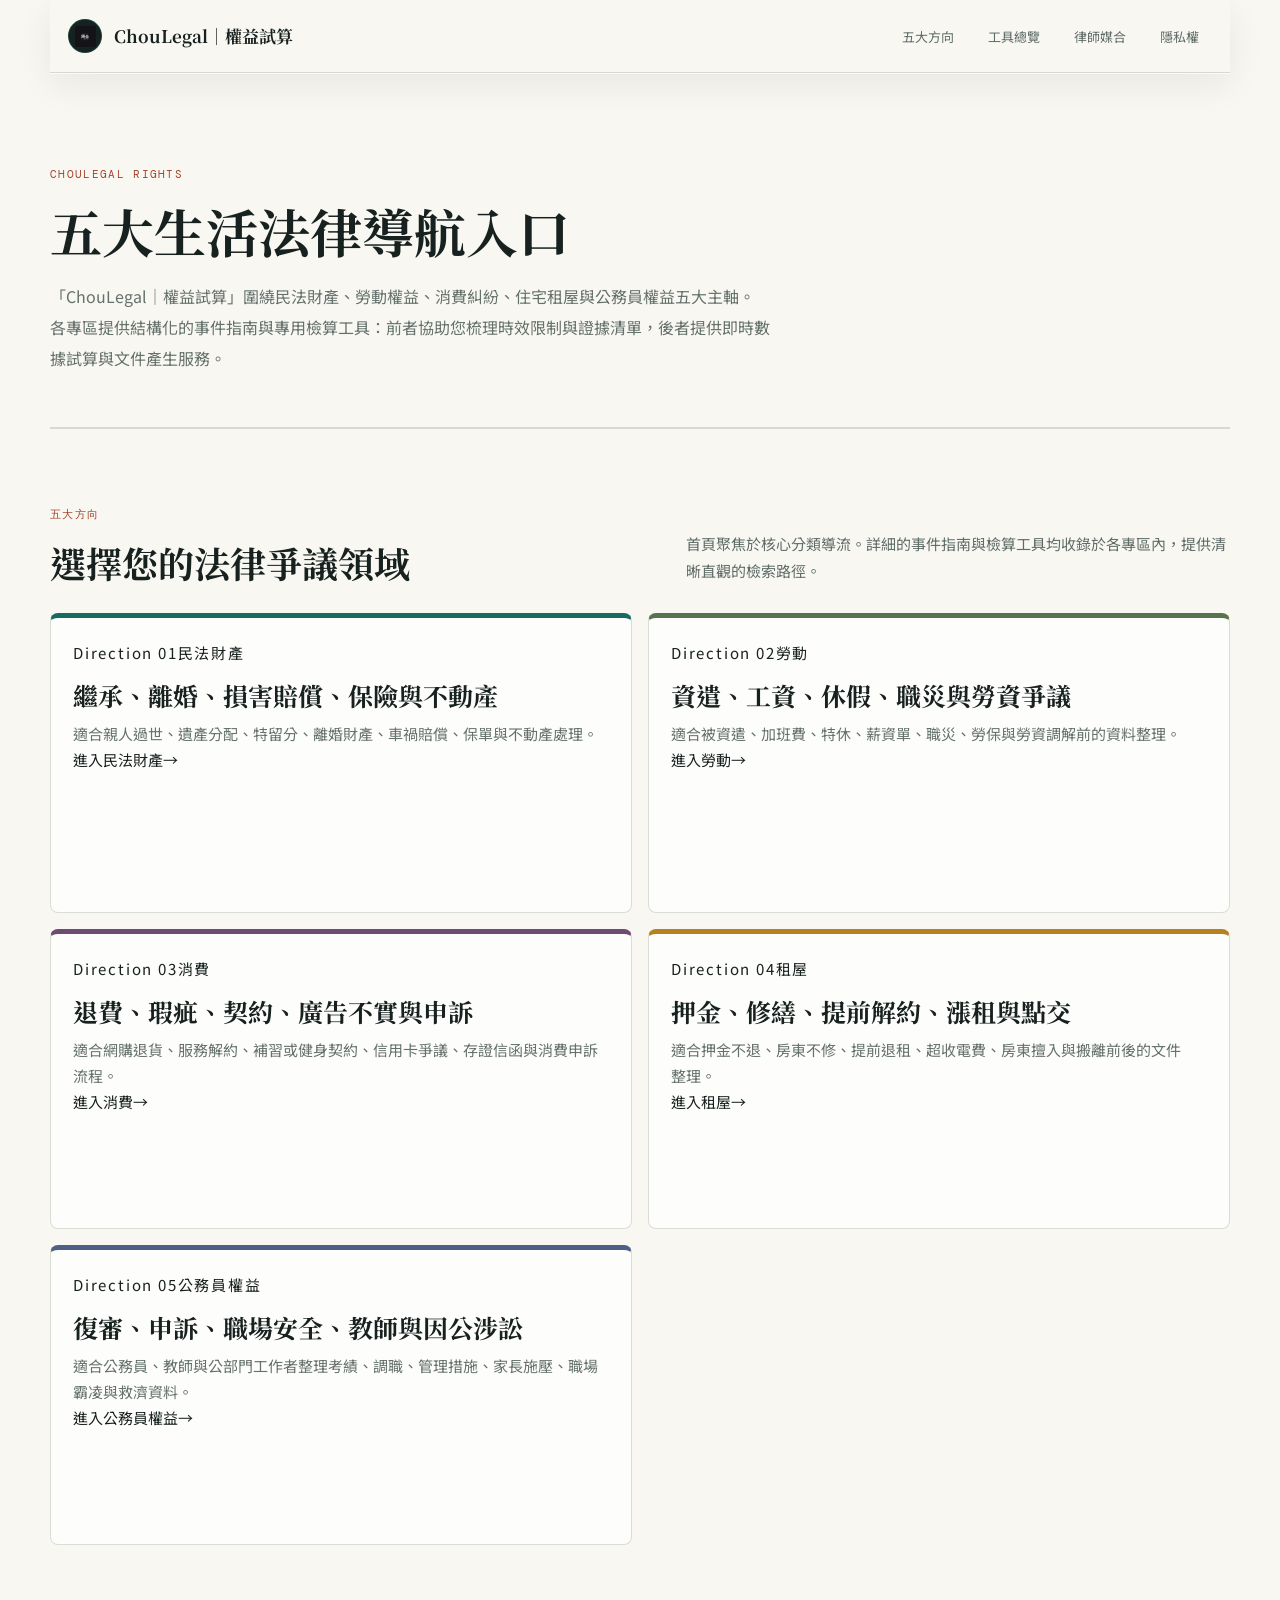
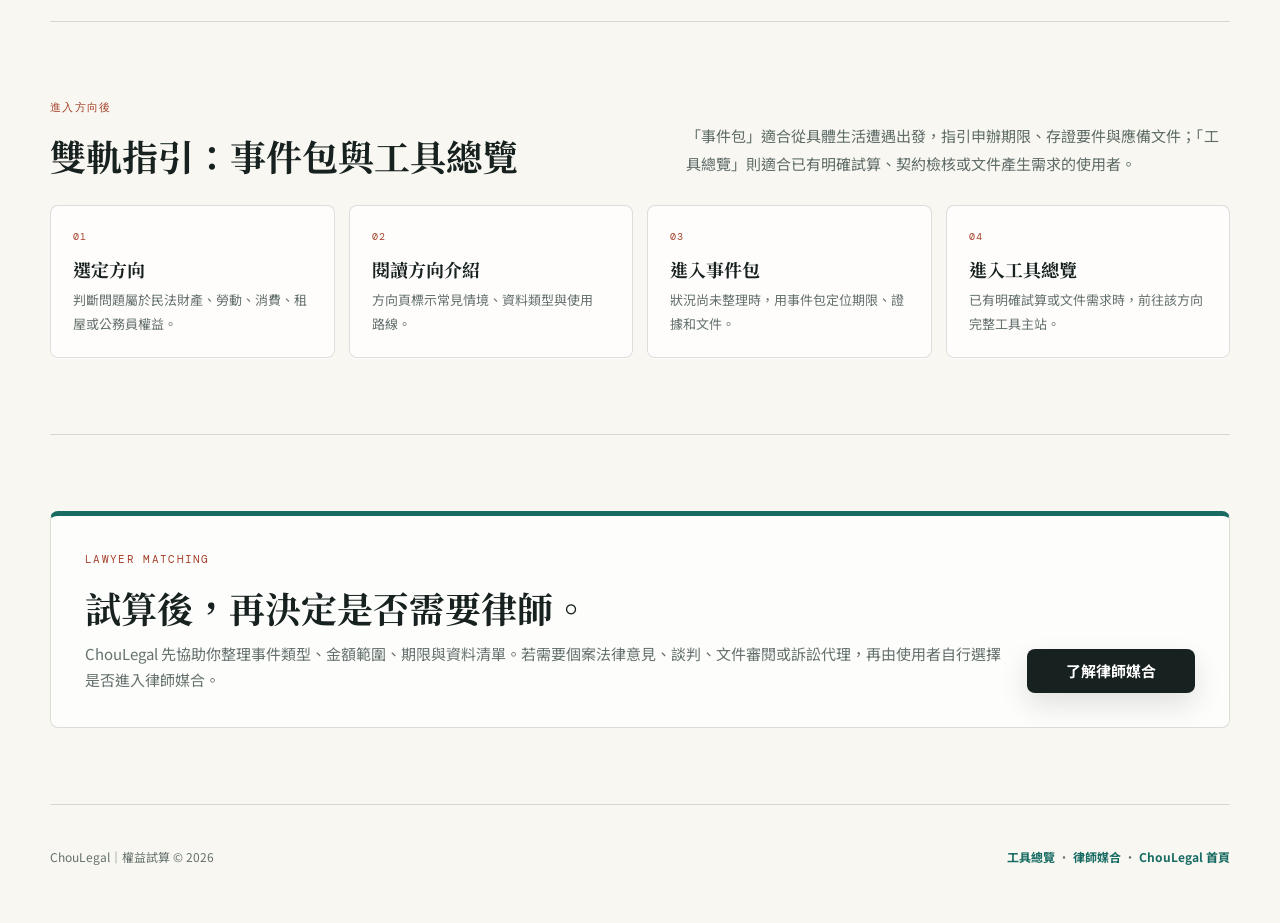
==== commit 7ca37bf1: "Polish public rights product pages" ====
--- a/index.html
+++ b/index.html
@@ -4,46 +4,49 @@
 <script defer src="https://static.cloudflareinsights.com/beacon.min.js" data-cf-beacon='{"token":"__CF_TOKEN_PEOPLE__"}'></script>
 <script src="js/ga.js" defer></script>
 <meta charset="UTF-8">
-<link rel="icon" type="image/x-icon" href="/favicon.ico">
-<link rel="icon" type="image/svg+xml" href="/favicon.svg">
+<link rel="icon" type="image/x-icon" href="favicon.ico">
+<link rel="icon" type="image/svg+xml" href="favicon.svg">
 <meta name="viewport" content="width=device-width, initial-scale=1.0">
 <title>ChouLegal 權益試算與查詢｜五大法律方向入口</title>
 <meta name="description" content="ChouLegal 權益試算與查詢法律入口網。針對民法財產、勞動權益、消費爭議、住宅租屋與公務員權益五大核心領域，提供結構化的事件指引與實用檢算工具。">
 <meta name="robots" content="index, follow">
 <link rel="canonical" href="https://people.choulegal.com/">
 <meta property="og:title" content="ChouLegal 權益試算與查詢｜五大法律方向入口">
-<meta property="og:description" content="民法財產、勞動、消費、租屋與公務員權益五大入口，依情境進入事件包或工具總覽。">
+<meta property="og:description" content="ChouLegal 權益試算與查詢法律入口網。針對民法財產、勞動權益、消費爭議、住宅租屋與公務員權益五大核心領域，提供結構化的事件指引與實用檢算工具。">
 <meta property="og:type" content="website">
 <meta property="og:url" content="https://people.choulegal.com/">
+<meta property="og:site_name" content="ChouLegal 權益試算">
 <meta property="og:locale" content="zh_TW">
-<meta property="og:image" content="https://people.choulegal.com/og-image-20260716.png">
+<meta property="og:image" content="https://people.choulegal.com/og-image-20260716-choutech.png">
 <meta property="og:image:type" content="image/png">
 <meta property="og:image:width" content="1200">
 <meta property="og:image:height" content="630">
-<meta property="og:image:alt" content="ChouLegal 權益試算與查詢五大法律方向入口">
+<meta property="og:image:alt" content="ChouTech 周全科技與 ChouLegal 權益試算五大法律方向入口">
 <meta name="twitter:card" content="summary_large_image">
-<meta name="twitter:image" content="https://people.choulegal.com/og-image-20260716.png">
+<meta name="twitter:title" content="ChouLegal 權益試算與查詢｜五大法律方向入口">
+<meta name="twitter:description" content="ChouLegal 權益試算與查詢法律入口網。針對民法財產、勞動權益、消費爭議、住宅租屋與公務員權益五大核心領域，提供結構化的事件指引與實用檢算工具。">
+<meta name="twitter:image" content="https://people.choulegal.com/og-image-20260716-choutech.png">
 <link rel="preconnect" href="https://fonts.googleapis.com" crossorigin>
 <link rel="preconnect" href="https://fonts.gstatic.com" crossorigin>
 <link href="https://fonts.googleapis.com/css2?family=Noto+Serif+TC:wght@500;700&family=Noto+Sans+TC:wght@400;500;700&family=DM+Mono:wght@400;500&display=swap" rel="stylesheet">
-<link rel="stylesheet" href="/css/public-pages.css">
-<link rel="stylesheet" href="/css/executive-polish.css">
+<link rel="stylesheet" href="css/public-pages.css?v=20260719b">
+<link rel="stylesheet" href="css/executive-polish.css?v=20260719b">
 </head>
 <body>
 <div class="container">
   <header class="nav">
-    <a class="brand" href="/">ChouLegal｜權益試算</a>
+    <a class="brand" href="./">ChouLegal｜權益試算</a>
     <nav class="nav-links" aria-label="主選單">
       <a href="#directions">五大方向</a>
-      <a href="/tools.html">工具總覽</a>
-      <a href="/lawyers.html">律師媒合</a>
+      <a href="tools.html">工具總覽</a>
+      <a href="lawyers.html">律師媒合</a>
       <a href="https://choulegal.com/privacy.html" target="_blank" rel="noopener">隱私權</a>
     </nav>
   </header>
 
   <main>
     <section class="hero home-hero">
-      <div class="eyebrow">Public Legal Desk</div>
+      <div class="eyebrow">ChouLegal Rights</div>
       <h1>五大生活法律導航入口</h1>
       <p>「ChouLegal｜權益試算」圍繞民法財產、勞動權益、消費糾紛、住宅租屋與公務員權益五大主軸。各專區提供結構化的事件指南與專用檢算工具：前者協助您梳理時效限制與證據清單，後者提供即時數據試算與文件產生服務。</p>
     </section>
@@ -58,35 +61,35 @@
       </div>
 
       <div class="direction-grid">
-        <a class="direction-card civil" href="/civil.html">
+        <a class="direction-card civil" href="civil.html">
           <div class="card-topline"><span>Direction 01</span><span>民法財產</span></div>
           <h3>繼承、離婚、損害賠償、保險與不動產</h3>
           <p>適合親人過世、遺產分配、特留分、離婚財產、車禍賠償、保單與不動產處理。</p>
           <div class="card-footer"><span>進入民法財產</span><span>→</span></div>
         </a>
 
-        <a class="direction-card labor" href="/labor.html">
+        <a class="direction-card labor" href="labor.html">
           <div class="card-topline"><span>Direction 02</span><span>勞動</span></div>
           <h3>資遣、工資、休假、職災與勞資爭議</h3>
           <p>適合被資遣、加班費、特休、薪資單、職災、勞保與勞資調解前的資料整理。</p>
           <div class="card-footer"><span>進入勞動</span><span>→</span></div>
         </a>
 
-        <a class="direction-card consumer" href="/consumer.html">
+        <a class="direction-card consumer" href="consumer.html">
           <div class="card-topline"><span>Direction 03</span><span>消費</span></div>
           <h3>退費、瑕疵、契約、廣告不實與申訴</h3>
           <p>適合網購退貨、服務解約、補習或健身契約、信用卡爭議、存證信函與消費申訴流程。</p>
           <div class="card-footer"><span>進入消費</span><span>→</span></div>
         </a>
 
-        <a class="direction-card rental" href="/rental.html">
+        <a class="direction-card rental" href="rental.html">
           <div class="card-topline"><span>Direction 04</span><span>租屋</span></div>
           <h3>押金、修繕、提前解約、漲租與點交</h3>
           <p>適合押金不退、房東不修、提前退租、超收電費、房東擅入與搬離前後的文件整理。</p>
           <div class="card-footer"><span>進入租屋</span><span>→</span></div>
         </a>
 
-        <a class="direction-card public" href="/public-servant.html">
+        <a class="direction-card public" href="public-servant.html">
           <div class="card-topline"><span>Direction 05</span><span>公務員權益</span></div>
           <h3>復審、申訴、職場安全、教師與因公涉訟</h3>
           <p>適合公務員、教師與公部門工作者整理考績、調職、管理措施、家長施壓、職場霸凌與救濟資料。</p>
@@ -135,14 +138,14 @@
           <h2>試算後，再決定是否需要律師。</h2>
           <p>ChouLegal 先協助你整理事件類型、金額範圍、期限與資料清單。若需要個案法律意見、談判、文件審閱或訴訟代理，再由使用者自行選擇是否進入律師媒合。</p>
         </div>
-        <a class="next-link" href="/lawyers.html">了解律師媒合</a>
+        <a class="next-link" href="lawyers.html">了解律師媒合</a>
       </div>
     </section>
   </main>
 
   <footer class="foot">
     <div>ChouLegal｜權益試算 © <span id="year">2026</span></div>
-    <div><a href="/tools.html">工具總覽</a> · <a href="/lawyers.html">律師媒合</a> · <a href="https://choulegal.com/">ChouLegal 首頁</a></div>
+    <div><a href="tools.html">工具總覽</a> · <a href="lawyers.html">律師媒合</a> · <a href="https://choulegal.com/">ChouLegal 首頁</a></div>
   </footer>
 </div>
 <script>
--- a/css/public-pages.css
+++ b/css/public-pages.css
@@ -35,11 +35,7 @@
 
 body {
   min-height: 100vh;
-  background:
-    linear-gradient(90deg, rgba(24, 33, 31, 0.035) 1px, transparent 1px),
-    linear-gradient(rgba(24, 33, 31, 0.025) 1px, transparent 1px),
-    var(--paper);
-  background-size: 34px 34px, 34px 34px, auto;
+  background: var(--paper);
   color: var(--ink);
   font-family: var(--sans);
   font-size: 15px;
@@ -81,7 +77,6 @@
   padding: 18px;
   background: rgba(247, 247, 241, 0.88);
   border-bottom: 1px solid var(--line);
-  backdrop-filter: blur(16px);
 }
 
 .brand {
@@ -173,12 +168,12 @@
 
 h1 {
   max-width: 860px;
-  font-size: clamp(38px, 6.4vw, 78px);
+  font-size: 64px;
   margin-bottom: 22px;
 }
 
 h2 {
-  font-size: clamp(28px, 4vw, 46px);
+  font-size: 42px;
 }
 
 .hero p,
@@ -1312,7 +1307,7 @@
 .result-brief strong {
   display: block;
   font-family: var(--serif);
-  font-size: clamp(24px, 3vw, 36px);
+  font-size: 32px;
   line-height: 1.2;
   margin-bottom: 10px;
 }
@@ -1380,7 +1375,7 @@
 }
 
 .empty h1 {
-  font-size: clamp(32px, 5vw, 56px);
+  font-size: 42px;
 }
 
 .foot {
--- a/css/executive-polish.css
+++ b/css/executive-polish.css
@@ -13,10 +13,7 @@
 }
 
 body {
-  background:
-    linear-gradient(180deg, rgba(255, 255, 255, 0.72), transparent 380px),
-    linear-gradient(135deg, rgba(23, 107, 99, 0.07), transparent 34%),
-    var(--people-paper);
+  background: var(--people-paper);
   color: var(--people-ink);
   letter-spacing: 0;
 }
@@ -32,8 +29,6 @@
 .site-header {
   border-bottom: 1px solid var(--people-line);
   background: rgba(248, 247, 241, 0.92);
-  -webkit-backdrop-filter: saturate(150%) blur(18px);
-          backdrop-filter: saturate(150%) blur(18px);
   box-shadow: 0 1px 0 rgba(255, 255, 255, 0.75), 0 12px 36px rgba(24, 33, 31, 0.07);
 }
 
@@ -98,13 +93,13 @@
 }
 
 h1 {
-  font-size: 5rem;
+  font-size: 4rem;
   line-height: 1.04;
   letter-spacing: 0;
 }
 
 h2 {
-  font-size: 3rem;
+  font-size: 2.625rem;
   line-height: 1.16;
   letter-spacing: 0;
 }
@@ -224,11 +219,11 @@
 
 @media (max-width: 980px) {
   h1 {
-    font-size: 3.35rem;
+    font-size: 2.75rem;
   }
 
   h2 {
-    font-size: 2.35rem;
+    font-size: 2rem;
   }
 }
 
@@ -260,7 +255,7 @@
   }
 
   h1 {
-    font-size: 2.55rem;
+    font-size: 2.25rem;
     line-height: 1.12;
   }
 
@@ -275,3 +270,46 @@
     padding-right: 20px;
   }
 }
+
+/* ===== ChouTech company UI baseline, People deep pages, 2026-07 ===== */
+h1 {
+  font-size: 52px;
+  line-height: 1.1;
+}
+
+h2 {
+  font-size: 36px;
+  line-height: 1.18;
+}
+
+@media (max-width: 760px) {
+  h1 {
+    font-size: 34px;
+    line-height: 1.16;
+  }
+
+  h2 {
+    font-size: 28px;
+  }
+
+  .nav-links,
+  .site-header nav {
+    display: grid;
+    grid-template-columns: repeat(2, minmax(0, 1fr));
+    overflow: visible;
+    gap: 8px;
+  }
+
+  .nav-links a,
+  .site-header nav a {
+    align-items: center;
+    justify-content: center;
+    min-height: 38px;
+    min-width: 0;
+    border: 1px solid var(--people-line);
+    border-radius: var(--people-radius);
+    background: var(--people-paper);
+    text-align: center;
+    white-space: normal;
+  }
+}
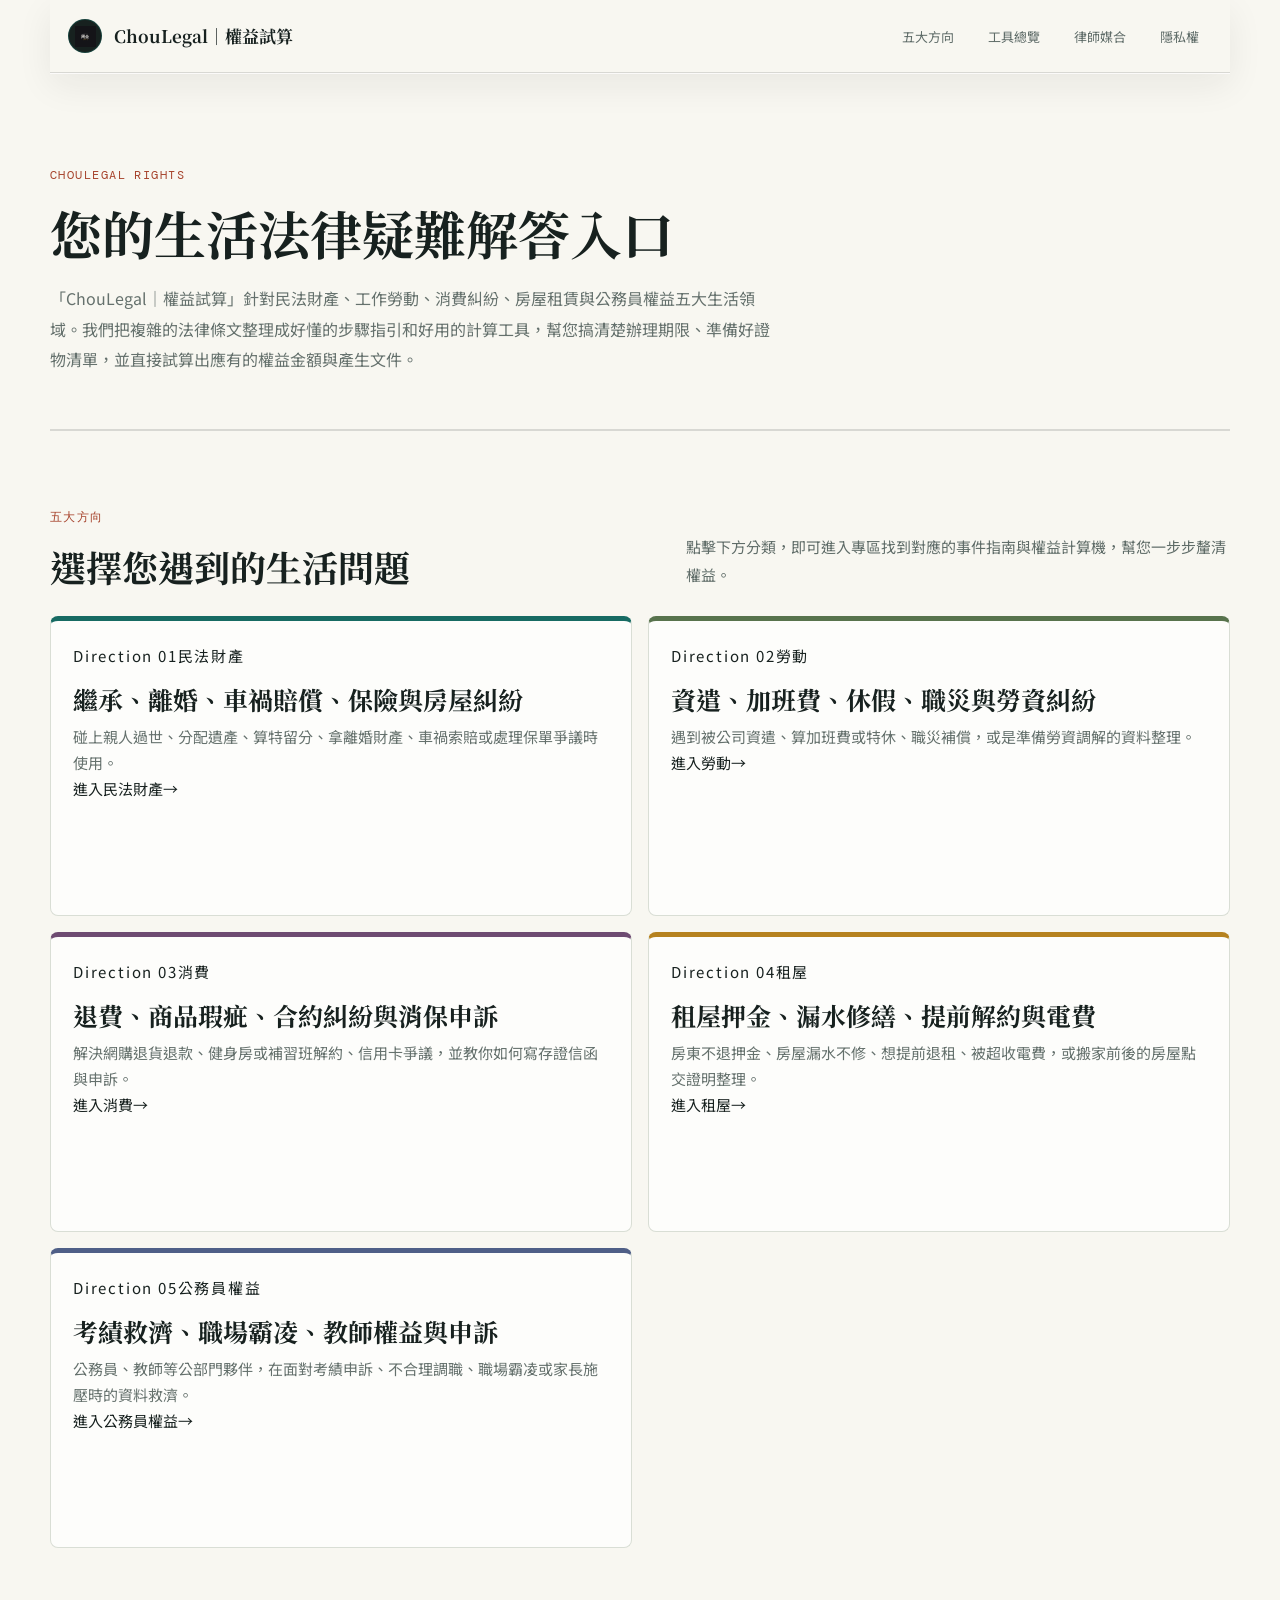
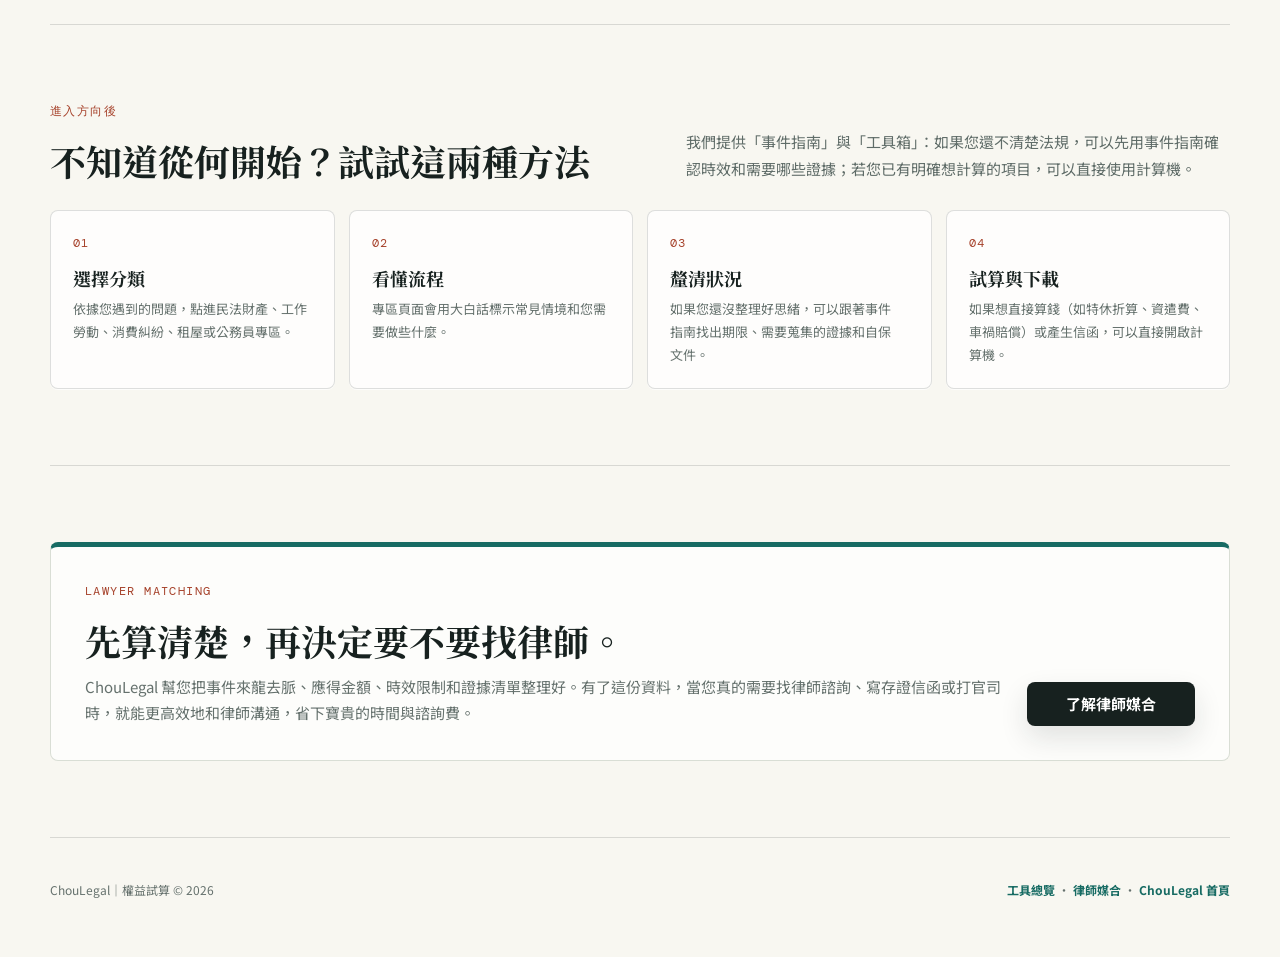
==== commit 0d856183: "style: remove AI slop and apply humanized phrasing to landing page" ====
--- a/index.html
+++ b/index.html
@@ -47,52 +47,52 @@
   <main>
     <section class="hero home-hero">
       <div class="eyebrow">ChouLegal Rights</div>
-      <h1>五大生活法律導航入口</h1>
-      <p>「ChouLegal｜權益試算」圍繞民法財產、勞動權益、消費糾紛、住宅租屋與公務員權益五大主軸。各專區提供結構化的事件指南與專用檢算工具：前者協助您梳理時效限制與證據清單，後者提供即時數據試算與文件產生服務。</p>
+      <h1>您的生活法律疑難解答入口</h1>
+      <p>「ChouLegal｜權益試算」針對民法財產、工作勞動、消費糾紛、房屋租賃與公務員權益五大生活領域。我們把複雜的法律條文整理成好懂的步驟指引和好用的計算工具，幫您搞清楚辦理期限、準備好證物清單，並直接試算出應有的權益金額與產生文件。</p>
     </section>
 
     <section class="section" id="directions">
       <div class="section-head">
         <div>
           <div class="eyebrow">五大方向</div>
-          <h2>選擇您的法律爭議領域</h2>
+          <h2>選擇您遇到的生活問題</h2>
         </div>
-        <p class="section-desc">首頁聚焦於核心分類導流。詳細的事件指南與檢算工具均收錄於各專區內，提供清晰直觀的檢索路徑。</p>
+        <p class="section-desc">點擊下方分類，即可進入專區找到對應的事件指南與權益計算機，幫您一步步釐清權益。</p>
       </div>
 
       <div class="direction-grid">
         <a class="direction-card civil" href="civil.html">
           <div class="card-topline"><span>Direction 01</span><span>民法財產</span></div>
-          <h3>繼承、離婚、損害賠償、保險與不動產</h3>
-          <p>適合親人過世、遺產分配、特留分、離婚財產、車禍賠償、保單與不動產處理。</p>
+          <h3>繼承、離婚、車禍賠償、保險與房屋糾紛</h3>
+          <p>碰上親人過世、分配遺產、算特留分、拿離婚財產、車禍索賠或處理保單爭議時使用。</p>
           <div class="card-footer"><span>進入民法財產</span><span>→</span></div>
         </a>
 
         <a class="direction-card labor" href="labor.html">
           <div class="card-topline"><span>Direction 02</span><span>勞動</span></div>
-          <h3>資遣、工資、休假、職災與勞資爭議</h3>
-          <p>適合被資遣、加班費、特休、薪資單、職災、勞保與勞資調解前的資料整理。</p>
+          <h3>資遣、加班費、休假、職災與勞資糾紛</h3>
+          <p>遇到被公司資遣、算加班費或特休、職災補償，或是準備勞資調解的資料整理。</p>
           <div class="card-footer"><span>進入勞動</span><span>→</span></div>
         </a>
 
         <a class="direction-card consumer" href="consumer.html">
           <div class="card-topline"><span>Direction 03</span><span>消費</span></div>
-          <h3>退費、瑕疵、契約、廣告不實與申訴</h3>
-          <p>適合網購退貨、服務解約、補習或健身契約、信用卡爭議、存證信函與消費申訴流程。</p>
+          <h3>退費、商品瑕疵、合約糾紛與消保申訴</h3>
+          <p>解決網購退貨退款、健身房或補習班解約、信用卡爭議，並教你如何寫存證信函與申訴。</p>
           <div class="card-footer"><span>進入消費</span><span>→</span></div>
         </a>
 
         <a class="direction-card rental" href="rental.html">
           <div class="card-topline"><span>Direction 04</span><span>租屋</span></div>
-          <h3>押金、修繕、提前解約、漲租與點交</h3>
-          <p>適合押金不退、房東不修、提前退租、超收電費、房東擅入與搬離前後的文件整理。</p>
+          <h3>租屋押金、漏水修繕、提前解約與電費</h3>
+          <p>房東不退押金、房屋漏水不修、想提前退租、被超收電費，或搬家前後的房屋點交證明整理。</p>
           <div class="card-footer"><span>進入租屋</span><span>→</span></div>
         </a>
 
         <a class="direction-card public" href="public-servant.html">
           <div class="card-topline"><span>Direction 05</span><span>公務員權益</span></div>
-          <h3>復審、申訴、職場安全、教師與因公涉訟</h3>
-          <p>適合公務員、教師與公部門工作者整理考績、調職、管理措施、家長施壓、職場霸凌與救濟資料。</p>
+          <h3>考績救濟、職場霸凌、教師權益與申訴</h3>
+          <p>公務員、教師等公部門夥伴，在面對考績申訴、不合理調職、職場霸凌或家長施壓時的資料救濟。</p>
           <div class="card-footer"><span>進入公務員權益</span><span>→</span></div>
         </a>
       </div>
@@ -102,31 +102,31 @@
       <div class="section-head">
         <div>
           <div class="eyebrow">進入方向後</div>
-          <h2>雙軌指引：事件包與工具總覽</h2>
+          <h2>不知道從何開始？試試這兩種方法</h2>
         </div>
-        <p class="section-desc">「事件包」適合從具體生活遭遇出發，指引申辦期限、存證要件與應備文件；「工具總覽」則適合已有明確試算、契約檢核或文件產生需求的使用者。</p>
+        <p class="section-desc">我們提供「事件指南」與「工具箱」：如果您還不清楚法規，可以先用事件指南確認時效和需要哪些證據；若您已有明確想計算的項目，可以直接使用計算機。</p>
       </div>
 
       <div class="steps">
         <div class="step">
           <div class="step-num">01</div>
-          <h3>選定方向</h3>
-          <p>判斷問題屬於民法財產、勞動、消費、租屋或公務員權益。</p>
+          <h3>選擇分類</h3>
+          <p>依據您遇到的問題，點進民法財產、工作勞動、消費糾紛、租屋或公務員專區。</p>
         </div>
         <div class="step">
           <div class="step-num">02</div>
-          <h3>閱讀方向介紹</h3>
-          <p>方向頁標示常見情境、資料類型與使用路線。</p>
+          <h3>看懂流程</h3>
+          <p>專區頁面會用大白話標示常見情境和您需要做些什麼。</p>
         </div>
         <div class="step">
           <div class="step-num">03</div>
-          <h3>進入事件包</h3>
-          <p>狀況尚未整理時，用事件包定位期限、證據和文件。</p>
+          <h3>釐清狀況</h3>
+          <p>如果您還沒整理好思緒，可以跟著事件指南找出期限、需要蒐集的證據和自保文件。</p>
         </div>
         <div class="step">
           <div class="step-num">04</div>
-          <h3>進入工具總覽</h3>
-          <p>已有明確試算或文件需求時，前往該方向完整工具主站。</p>
+          <h3>試算與下載</h3>
+          <p>如果想直接算錢（如特休折算、資遣費、車禍賠償）或產生信函，可以直接開啟計算機。</p>
         </div>
       </div>
     </section>
@@ -135,8 +135,8 @@
       <div class="matching-strip">
         <div>
           <div class="eyebrow">Lawyer Matching</div>
-          <h2>試算後，再決定是否需要律師。</h2>
-          <p>ChouLegal 先協助你整理事件類型、金額範圍、期限與資料清單。若需要個案法律意見、談判、文件審閱或訴訟代理，再由使用者自行選擇是否進入律師媒合。</p>
+          <h2>先算清楚，再決定要不要找律師。</h2>
+          <p>ChouLegal 幫您把事件來龍去脈、應得金額、時效限制和證據清單整理好。有了這份資料，當您真的需要找律師諮詢、寫存證信函或打官司時，就能更高效地和律師溝通，省下寶貴的時間與諮詢費。</p>
         </div>
         <a class="next-link" href="lawyers.html">了解律師媒合</a>
       </div>
--- a/css/public-pages.css
+++ b/css/public-pages.css
@@ -149,8 +149,8 @@
 .eyebrow {
   color: var(--clay);
   font-family: var(--mono);
-  font-size: 11px;
-  letter-spacing: 0.18em;
+  font-size: 12px;
+  letter-spacing: 0;
   text-transform: uppercase;
   margin-bottom: 18px;
 }
@@ -242,9 +242,9 @@
 .aside-title,
 .tool-group-title,
 .badge {
-  font-family: var(--mono);
-  font-size: 10px;
-  letter-spacing: 0.14em;
+	  font-family: var(--mono);
+	  font-size: 12px;
+	  letter-spacing: 0;
   text-transform: uppercase;
 }
 
@@ -820,8 +820,8 @@
 .match-preview dt {
   color: var(--faint);
   font-family: var(--mono);
-  font-size: 11px;
-  letter-spacing: 0.12em;
+  font-size: 12px;
+  letter-spacing: 0;
   text-transform: uppercase;
 }
 
@@ -1171,8 +1171,8 @@
   margin-bottom: 12px;
   color: var(--clay);
   font-family: var(--mono);
-  font-size: 10px;
-  letter-spacing: 0.14em;
+  font-size: 12px;
+  letter-spacing: 0;
   text-transform: uppercase;
 }
 
@@ -1299,8 +1299,8 @@
   margin-bottom: 8px;
   color: var(--clay);
   font-family: var(--mono);
-  font-size: 10px;
-  letter-spacing: 0.14em;
+  font-size: 12px;
+  letter-spacing: 0;
   text-transform: uppercase;
 }
 
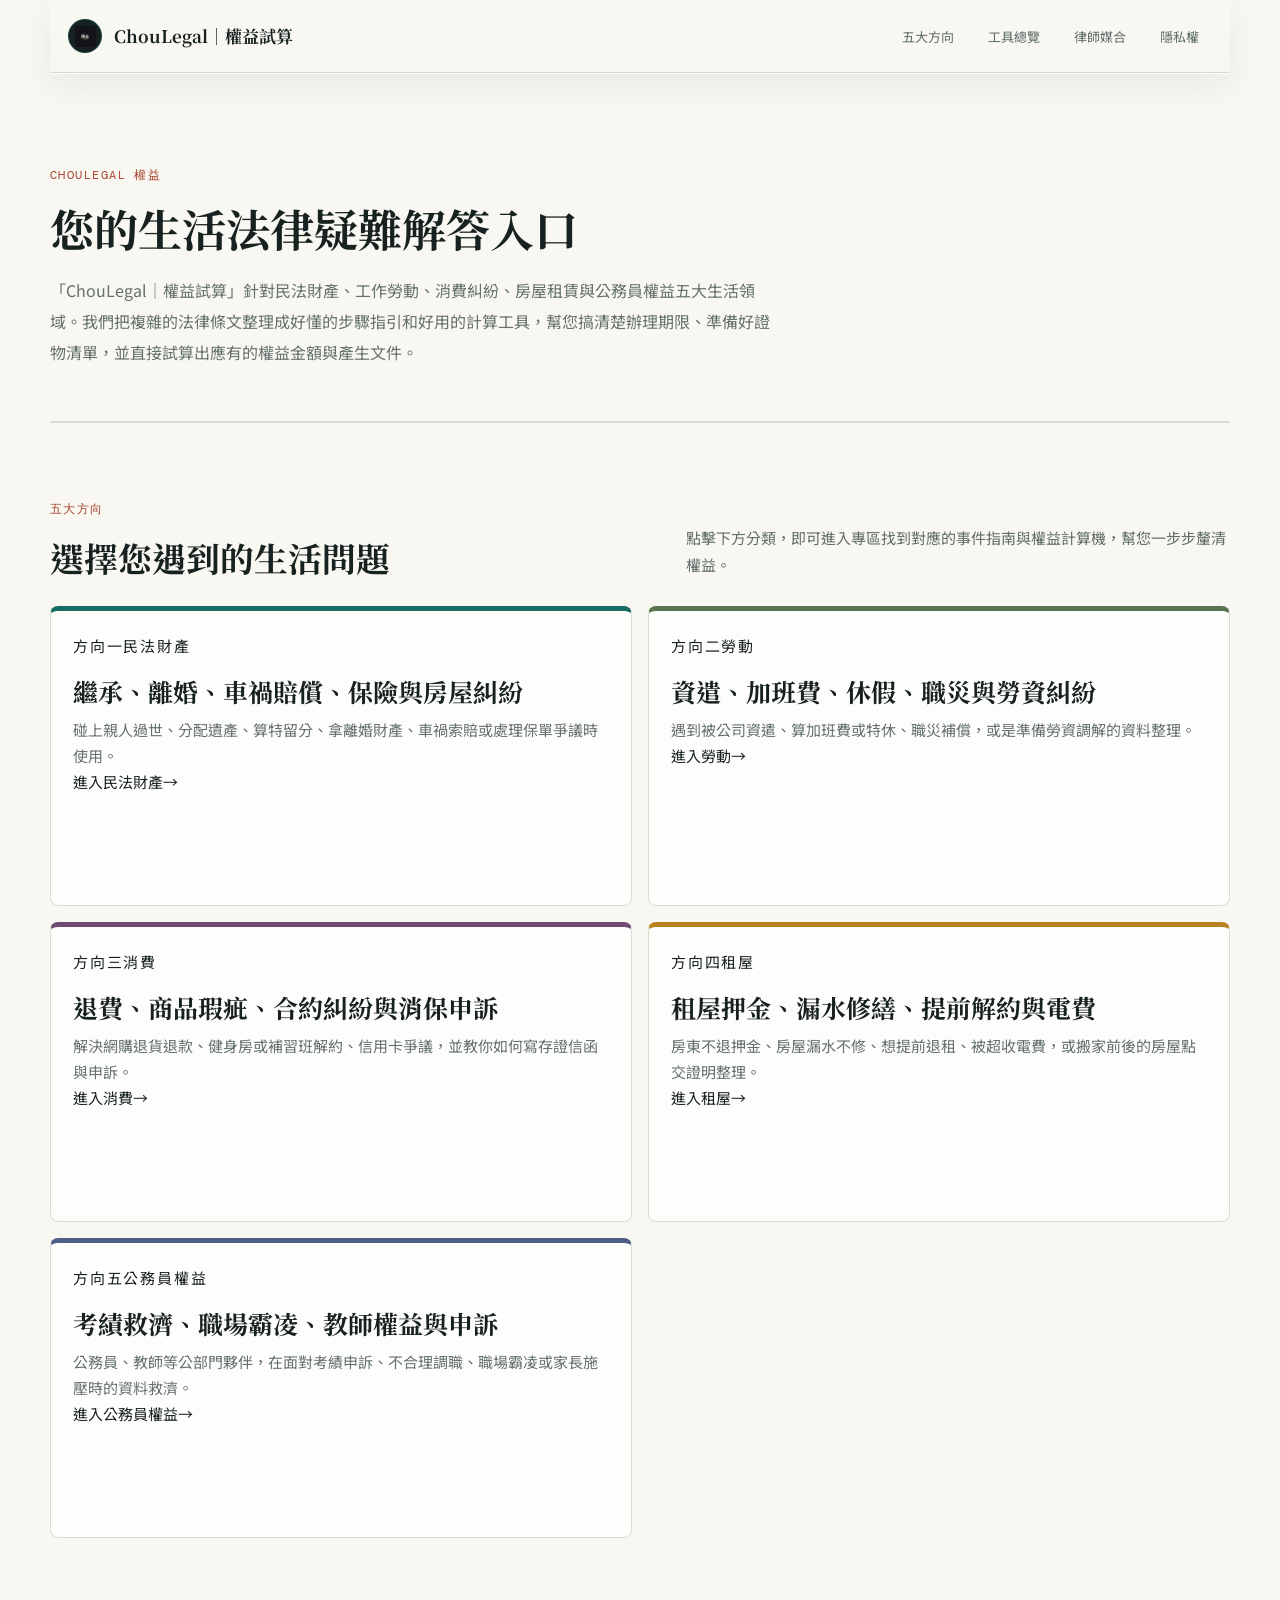
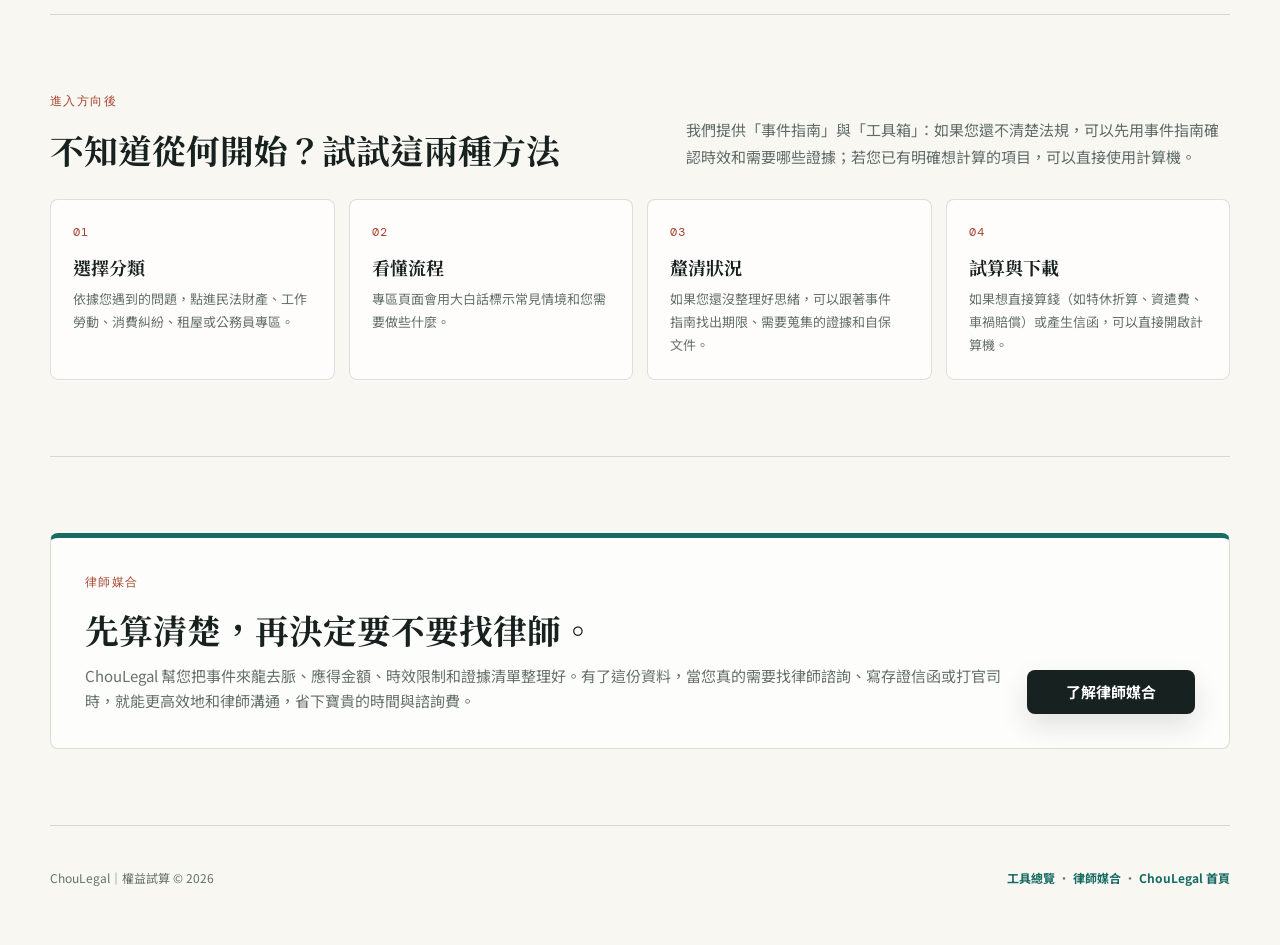
==== commit fa7c3072: "chore: 調整 people.choulegal 介面文案與方向頁語意" ====
--- a/index.html
+++ b/index.html
@@ -46,7 +46,7 @@
 
   <main>
     <section class="hero home-hero">
-      <div class="eyebrow">ChouLegal Rights</div>
+      <div class="eyebrow">ChouLegal 權益</div>
       <h1>您的生活法律疑難解答入口</h1>
       <p>「ChouLegal｜權益試算」針對民法財產、工作勞動、消費糾紛、房屋租賃與公務員權益五大生活領域。我們把複雜的法律條文整理成好懂的步驟指引和好用的計算工具，幫您搞清楚辦理期限、準備好證物清單，並直接試算出應有的權益金額與產生文件。</p>
     </section>
@@ -62,35 +62,35 @@
 
       <div class="direction-grid">
         <a class="direction-card civil" href="civil.html">
-          <div class="card-topline"><span>Direction 01</span><span>民法財產</span></div>
+          <div class="card-topline"><span>方向一</span><span>民法財產</span></div>
           <h3>繼承、離婚、車禍賠償、保險與房屋糾紛</h3>
           <p>碰上親人過世、分配遺產、算特留分、拿離婚財產、車禍索賠或處理保單爭議時使用。</p>
           <div class="card-footer"><span>進入民法財產</span><span>→</span></div>
         </a>
 
         <a class="direction-card labor" href="labor.html">
-          <div class="card-topline"><span>Direction 02</span><span>勞動</span></div>
+          <div class="card-topline"><span>方向二</span><span>勞動</span></div>
           <h3>資遣、加班費、休假、職災與勞資糾紛</h3>
           <p>遇到被公司資遣、算加班費或特休、職災補償，或是準備勞資調解的資料整理。</p>
           <div class="card-footer"><span>進入勞動</span><span>→</span></div>
         </a>
 
         <a class="direction-card consumer" href="consumer.html">
-          <div class="card-topline"><span>Direction 03</span><span>消費</span></div>
+          <div class="card-topline"><span>方向三</span><span>消費</span></div>
           <h3>退費、商品瑕疵、合約糾紛與消保申訴</h3>
           <p>解決網購退貨退款、健身房或補習班解約、信用卡爭議，並教你如何寫存證信函與申訴。</p>
           <div class="card-footer"><span>進入消費</span><span>→</span></div>
         </a>
 
         <a class="direction-card rental" href="rental.html">
-          <div class="card-topline"><span>Direction 04</span><span>租屋</span></div>
+          <div class="card-topline"><span>方向四</span><span>租屋</span></div>
           <h3>租屋押金、漏水修繕、提前解約與電費</h3>
           <p>房東不退押金、房屋漏水不修、想提前退租、被超收電費，或搬家前後的房屋點交證明整理。</p>
           <div class="card-footer"><span>進入租屋</span><span>→</span></div>
         </a>
 
         <a class="direction-card public" href="public-servant.html">
-          <div class="card-topline"><span>Direction 05</span><span>公務員權益</span></div>
+          <div class="card-topline"><span>方向五</span><span>公務員權益</span></div>
           <h3>考績救濟、職場霸凌、教師權益與申訴</h3>
           <p>公務員、教師等公部門夥伴，在面對考績申訴、不合理調職、職場霸凌或家長施壓時的資料救濟。</p>
           <div class="card-footer"><span>進入公務員權益</span><span>→</span></div>
@@ -134,7 +134,7 @@
     <section class="section">
       <div class="matching-strip">
         <div>
-          <div class="eyebrow">Lawyer Matching</div>
+          <div class="eyebrow">律師媒合</div>
           <h2>先算清楚，再決定要不要找律師。</h2>
           <p>ChouLegal 幫您把事件來龍去脈、應得金額、時效限制和證據清單整理好。有了這份資料，當您真的需要找律師諮詢、寫存證信函或打官司時，就能更高效地和律師溝通，省下寶貴的時間與諮詢費。</p>
         </div>
--- a/css/executive-polish.css
+++ b/css/executive-polish.css
@@ -93,15 +93,20 @@
 }
 
 h1 {
-  font-size: 4rem;
-  line-height: 1.04;
+  font-size: clamp(2.1rem, calc(1rem + 2.2vw), 3.25rem);
+  line-height: 1.12;
   letter-spacing: 0;
 }
 
 h2 {
-  font-size: 2.625rem;
-  line-height: 1.16;
-  letter-spacing: 0;
+  font-size: clamp(1.62rem, calc(1.15rem + 1.2vw), 2.5rem);
+  line-height: 1.2;
+  letter-spacing: 0;
+}
+
+h3 {
+  font-size: clamp(1.15rem, calc(0.95rem + 0.7vw), 1.35rem);
+  line-height: 1.28;
 }
 
 .lead,
@@ -219,11 +224,11 @@
 
 @media (max-width: 980px) {
   h1 {
-    font-size: 2.75rem;
+    font-size: clamp(1.95rem, calc(0.9rem + 2.3vw), 2.85rem);
   }
 
   h2 {
-    font-size: 2rem;
+    font-size: clamp(1.48rem, calc(1rem + 1vw), 2.15rem);
   }
 }
 
@@ -255,12 +260,12 @@
   }
 
   h1 {
-    font-size: 2.25rem;
+    font-size: clamp(1.95rem, calc(0.9rem + 2vw), 2.45rem);
     line-height: 1.12;
   }
 
   h2 {
-    font-size: 2rem;
+    font-size: clamp(1.45rem, calc(0.95rem + 1vw), 1.85rem);
   }
 
   .hero,
@@ -270,46 +275,3 @@
     padding-right: 20px;
   }
 }
-
-/* ===== ChouTech company UI baseline, People deep pages, 2026-07 ===== */
-h1 {
-  font-size: 52px;
-  line-height: 1.1;
-}
-
-h2 {
-  font-size: 36px;
-  line-height: 1.18;
-}
-
-@media (max-width: 760px) {
-  h1 {
-    font-size: 34px;
-    line-height: 1.16;
-  }
-
-  h2 {
-    font-size: 28px;
-  }
-
-  .nav-links,
-  .site-header nav {
-    display: grid;
-    grid-template-columns: repeat(2, minmax(0, 1fr));
-    overflow: visible;
-    gap: 8px;
-  }
-
-  .nav-links a,
-  .site-header nav a {
-    align-items: center;
-    justify-content: center;
-    min-height: 38px;
-    min-width: 0;
-    border: 1px solid var(--people-line);
-    border-radius: var(--people-radius);
-    background: var(--people-paper);
-    text-align: center;
-    white-space: normal;
-  }
-}
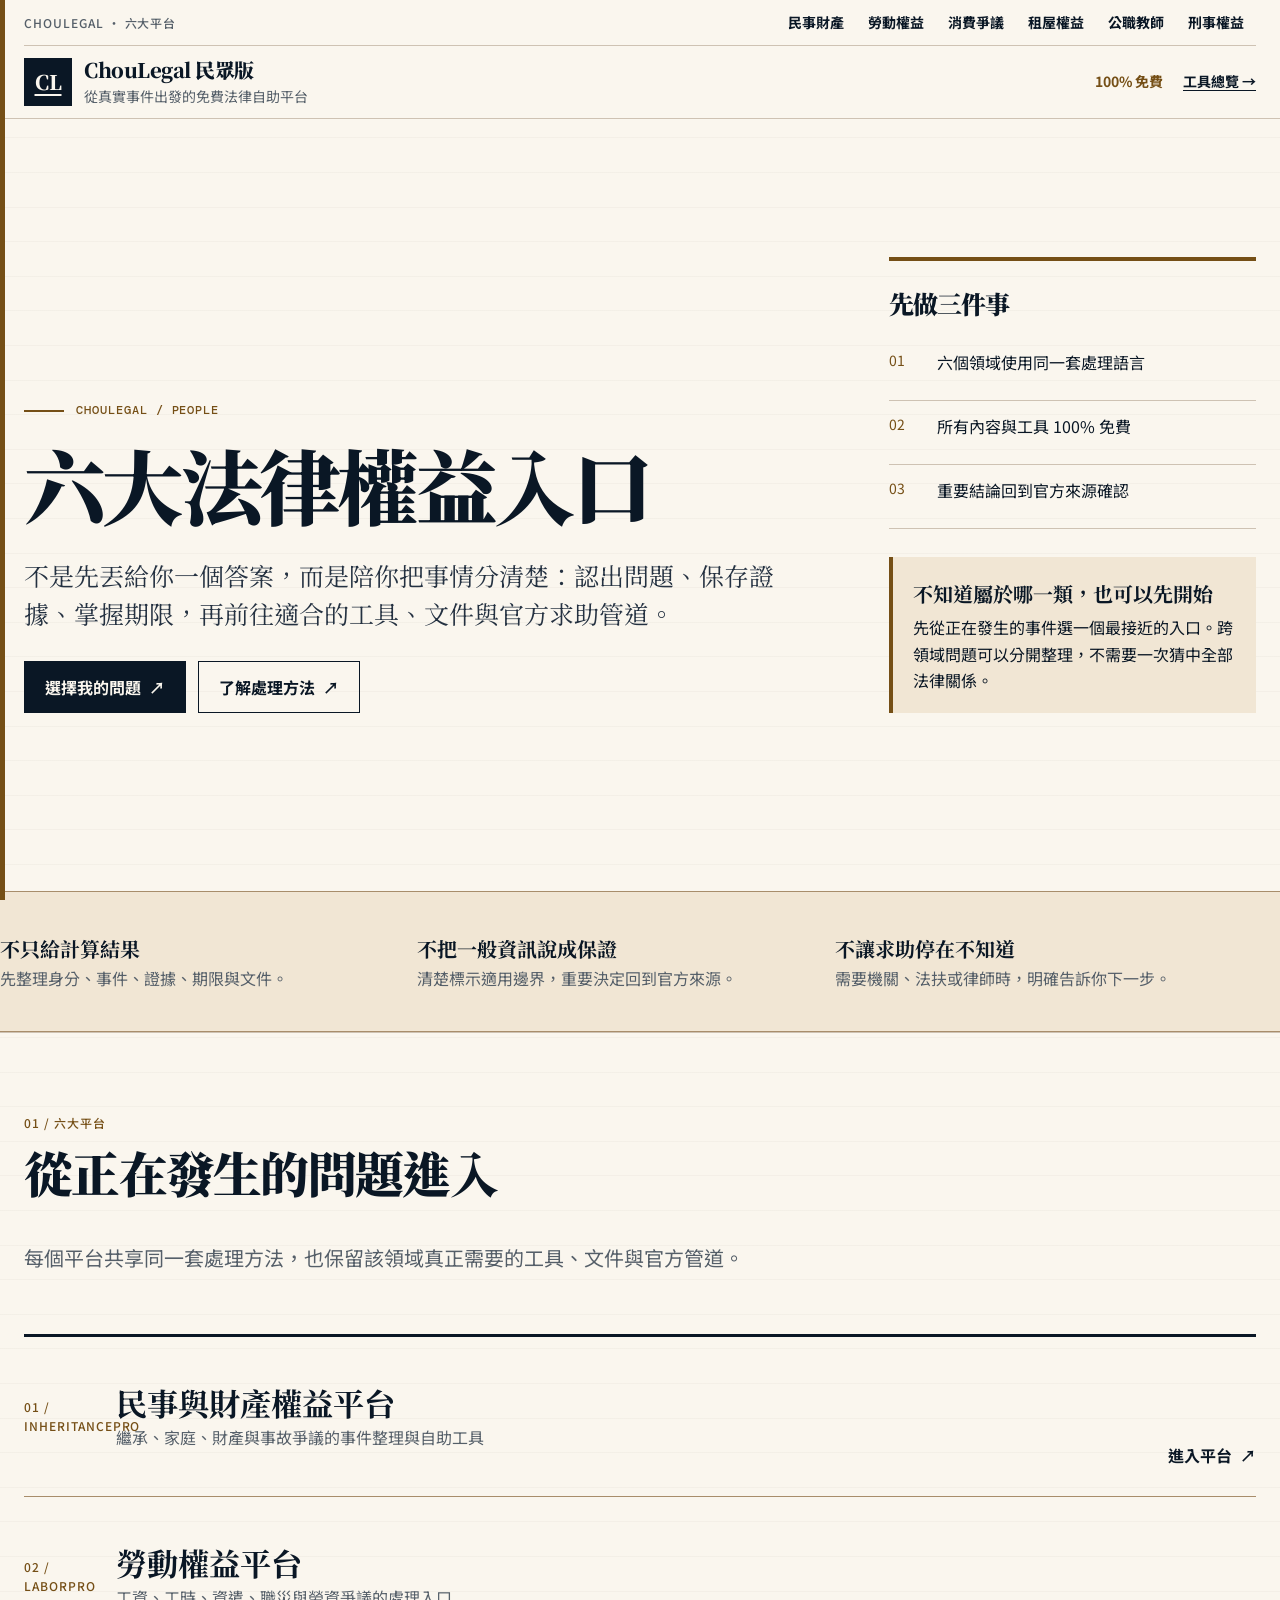
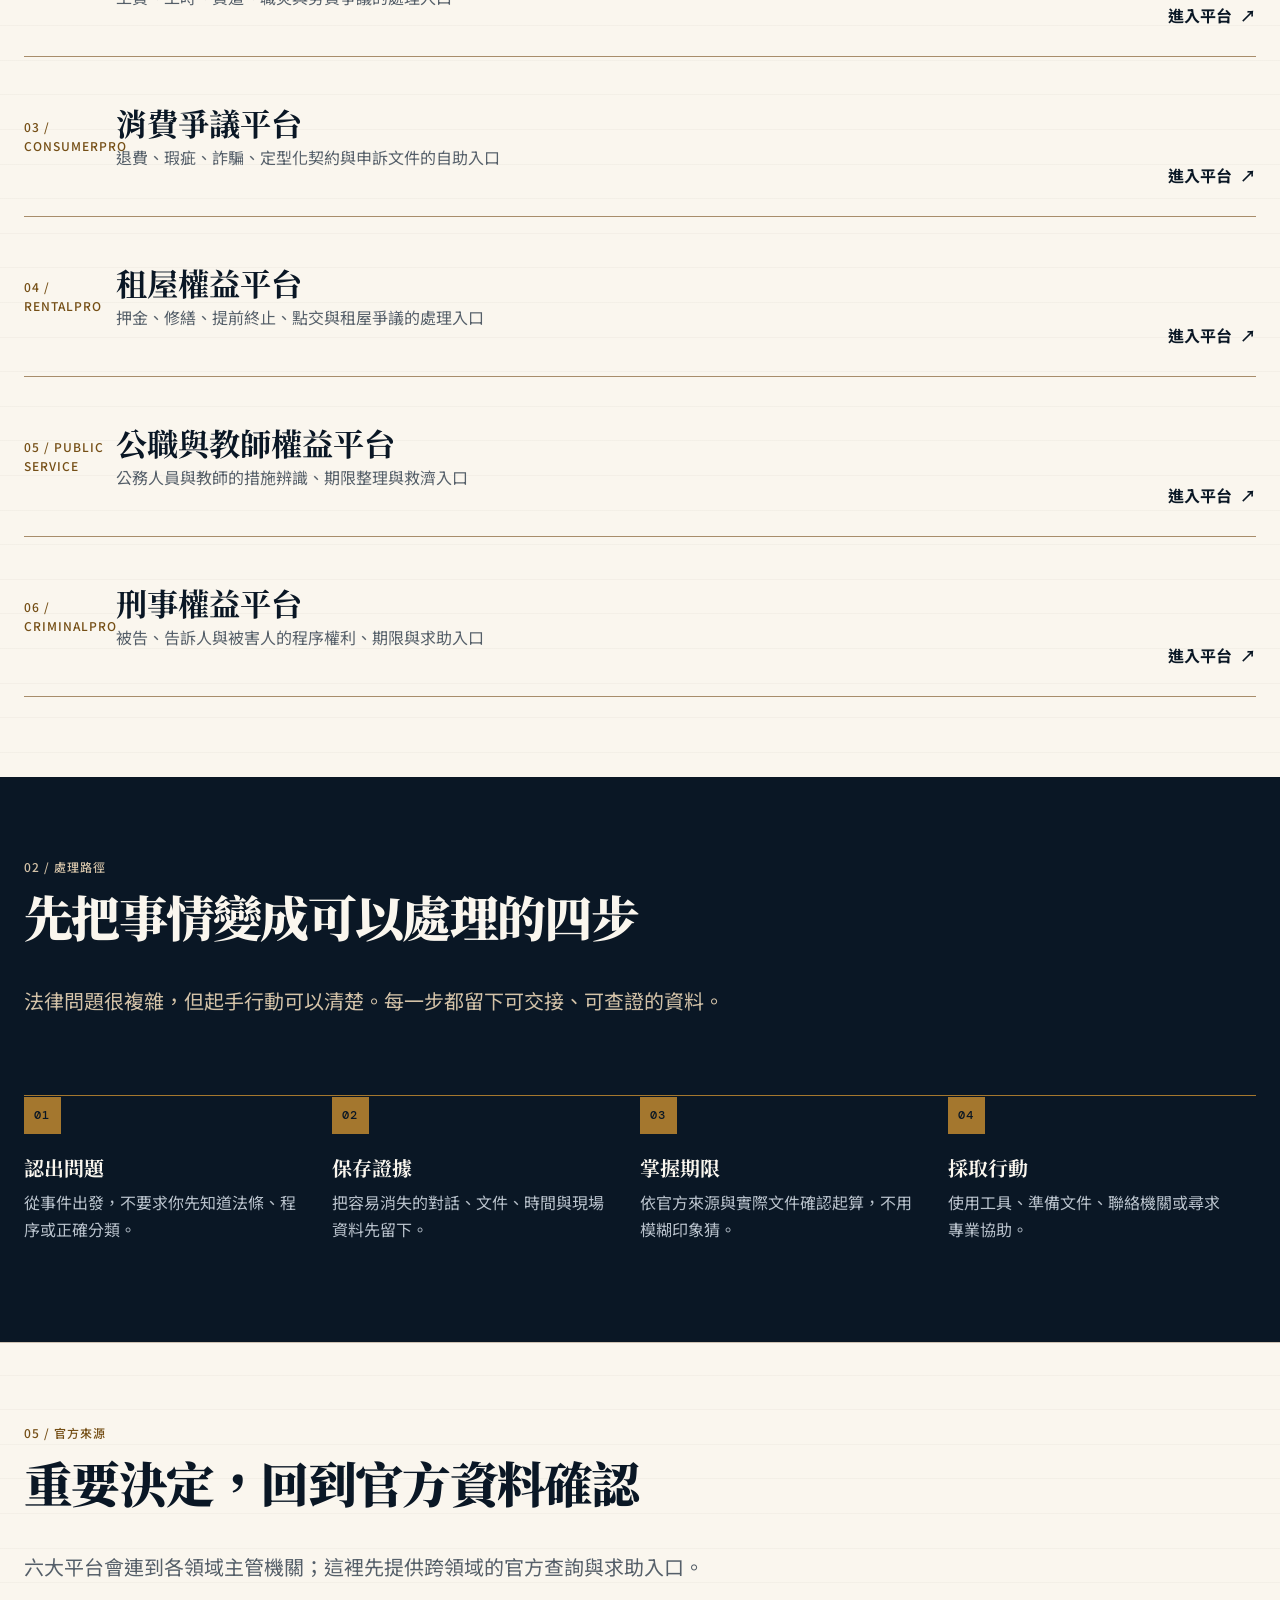
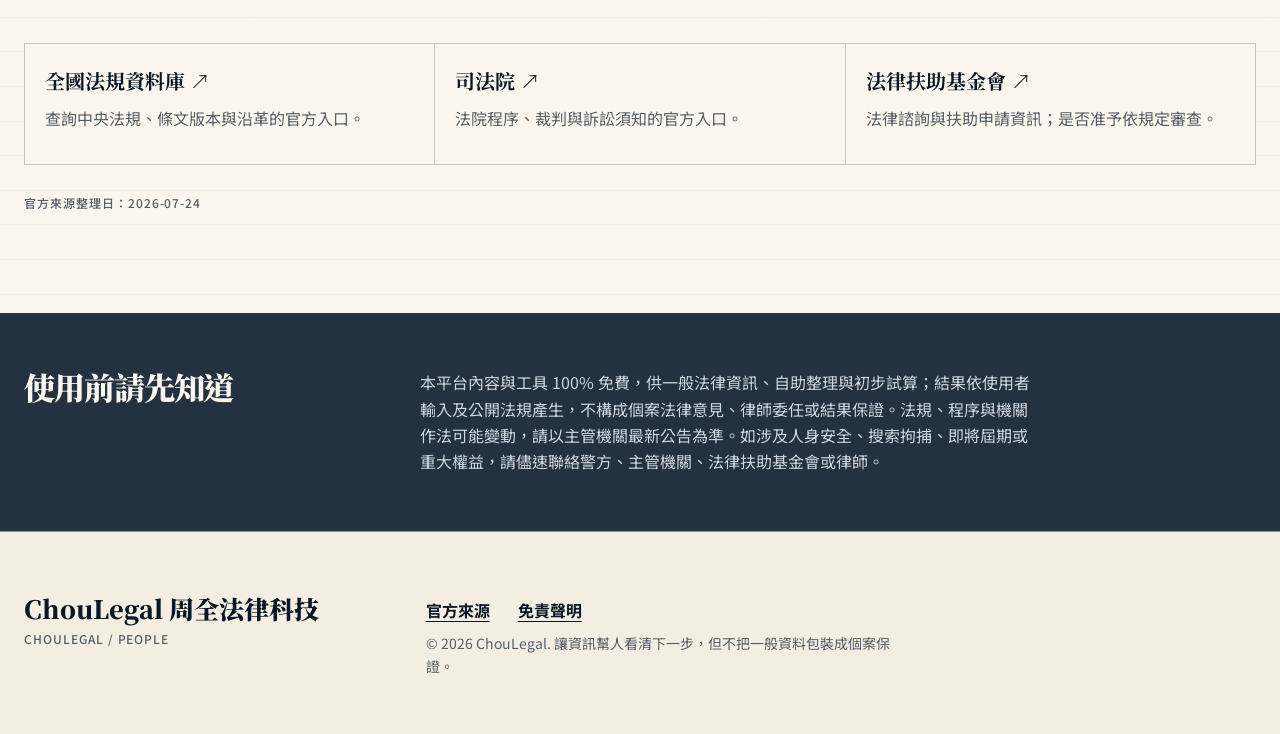
==== commit 9cdf7427: "feat: redesign six-platform public hub" ====
--- a/index.html
+++ b/index.html
@@ -1,156 +1,236 @@
-<!DOCTYPE html>
-<html lang="zh-TW">
+<!doctype html>
+<html lang="zh-Hant" data-design-system="choulegal-editorial-v1">
 <head>
-<script defer src="https://static.cloudflareinsights.com/beacon.min.js" data-cf-beacon='{"token":"__CF_TOKEN_PEOPLE__"}'></script>
-<script src="js/ga.js" defer></script>
-<meta charset="UTF-8">
-<link rel="icon" type="image/x-icon" href="favicon.ico">
-<link rel="icon" type="image/svg+xml" href="favicon.svg">
-<meta name="viewport" content="width=device-width, initial-scale=1.0">
-<title>ChouLegal 權益試算與查詢｜五大法律方向入口</title>
-<meta name="description" content="ChouLegal 權益試算與查詢法律入口網。針對民法財產、勞動權益、消費爭議、住宅租屋與公務員權益五大核心領域，提供結構化的事件指引與實用檢算工具。">
-<meta name="robots" content="index, follow">
-<link rel="canonical" href="https://people.choulegal.com/">
-<meta property="og:title" content="ChouLegal 權益試算與查詢｜五大法律方向入口">
-<meta property="og:description" content="ChouLegal 權益試算與查詢法律入口網。針對民法財產、勞動權益、消費爭議、住宅租屋與公務員權益五大核心領域，提供結構化的事件指引與實用檢算工具。">
-<meta property="og:type" content="website">
-<meta property="og:url" content="https://people.choulegal.com/">
-<meta property="og:site_name" content="ChouLegal 權益試算">
-<meta property="og:locale" content="zh_TW">
-<meta property="og:image" content="https://people.choulegal.com/og-image-20260716-choutech.png">
-<meta property="og:image:type" content="image/png">
-<meta property="og:image:width" content="1200">
-<meta property="og:image:height" content="630">
-<meta property="og:image:alt" content="ChouTech 周全科技與 ChouLegal 權益試算五大法律方向入口">
-<meta name="twitter:card" content="summary_large_image">
-<meta name="twitter:title" content="ChouLegal 權益試算與查詢｜五大法律方向入口">
-<meta name="twitter:description" content="ChouLegal 權益試算與查詢法律入口網。針對民法財產、勞動權益、消費爭議、住宅租屋與公務員權益五大核心領域，提供結構化的事件指引與實用檢算工具。">
-<meta name="twitter:image" content="https://people.choulegal.com/og-image-20260716-choutech.png">
-<link rel="preconnect" href="https://fonts.googleapis.com" crossorigin>
-<link rel="preconnect" href="https://fonts.gstatic.com" crossorigin>
-<link href="https://fonts.googleapis.com/css2?family=Noto+Serif+TC:wght@500;700&family=Noto+Sans+TC:wght@400;500;700&family=DM+Mono:wght@400;500&display=swap" rel="stylesheet">
-<link rel="stylesheet" href="css/public-pages.css?v=20260719b">
-<link rel="stylesheet" href="css/executive-polish.css?v=20260719b">
+  <meta charset="utf-8">
+  <meta name="viewport" content="width=device-width, initial-scale=1, viewport-fit=cover">
+  <title>ChouLegal 六大法律權益入口｜100% 免費</title>
+  <meta name="description" content="不是先丟給你一個答案，而是陪你把事情分清楚：認出問題、保存證據、掌握期限，再前往適合的工具、文件與官方求助管道。">
+  <link rel="canonical" href="https://people.choulegal.com/">
+  <meta property="og:type" content="website">
+  <meta property="og:locale" content="zh_TW">
+  <meta property="og:title" content="ChouLegal 六大法律權益入口">
+  <meta property="og:description" content="不是先丟給你一個答案，而是陪你把事情分清楚：認出問題、保存證據、掌握期限，再前往適合的工具、文件與官方求助管道。">
+  <meta property="og:url" content="https://people.choulegal.com/">
+  <meta name="theme-color" content="#17243a">
+  <link rel="preconnect" href="https://fonts.googleapis.com">
+  <link rel="preconnect" href="https://fonts.gstatic.com" crossorigin>
+  <link href="https://fonts.googleapis.com/css2?family=DM+Mono:wght@500&family=Noto+Sans+TC:wght@400;700&family=Noto+Serif+TC:wght@700;900&display=swap" rel="stylesheet">
+  <link rel="stylesheet" href="css/choulegal-home.css">
+  <script src="js/ga.js" defer></script>
+  <script src="js/choulegal-home.js" defer></script>
 </head>
-<body>
-<div class="container">
-  <header class="nav">
-    <a class="brand" href="./">ChouLegal｜權益試算</a>
-    <nav class="nav-links" aria-label="主選單">
-      <a href="#directions">五大方向</a>
-      <a href="tools.html">工具總覽</a>
-      <a href="lawyers.html">律師媒合</a>
-      <a href="https://choulegal.com/privacy.html" target="_blank" rel="noopener">隱私權</a>
+<body data-platform="hub">
+  <a class="skip-link" href="#main">跳至主要內容</a>
+  
+  <header class="site-header">
+    
+  <div class="network-row shell">
+    <p class="network-kicker">ChouLegal · 六大平台</p>
+    <button class="network-toggle" type="button" data-network-toggle aria-expanded="false" aria-controls="network-nav">切換平台</button>
+    <nav class="network-nav" id="network-nav" data-network data-open="false" aria-label="六大平台">
+      <a class="network-link" href="https://inheritance.choulegal.com/">民事財產</a><a class="network-link" href="https://labor.choulegal.com/">勞動權益</a><a class="network-link" href="https://consumer.choulegal.com/">消費爭議</a><a class="network-link" href="https://rental.choulegal.com/">租屋權益</a><a class="network-link" href="https://people.choulegal.com/public-servant.html">公職教師</a><a class="network-link" href="https://criminal.choulegal.com/">刑事權益</a>
     </nav>
+  </div>
+    <div class="brand-row shell">
+      <a class="brand-mark" href="./" aria-label="ChouLegal 民眾版首頁">CL</a>
+      <div class="brand-copy">
+        <p class="brand-name">ChouLegal 民眾版</p>
+        <p class="brand-descriptor">從真實事件出發的免費法律自助平台</p>
+      </div>
+      <div class="brand-utility">
+        <span class="free-label">100% 免費</span>
+        <a class="utility-link" href="tools.html">工具總覽 →</a>
+      </div>
+    </div>
   </header>
-
-  <main>
-    <section class="hero home-hero">
-      <div class="eyebrow">ChouLegal 權益</div>
-      <h1>您的生活法律疑難解答入口</h1>
-      <p>「ChouLegal｜權益試算」針對民法財產、工作勞動、消費糾紛、房屋租賃與公務員權益五大生活領域。我們把複雜的法律條文整理成好懂的步驟指引和好用的計算工具，幫您搞清楚辦理期限、準備好證物清單，並直接試算出應有的權益金額與產生文件。</p>
-    </section>
-
-    <section class="section" id="directions">
-      <div class="section-head">
-        <div>
-          <div class="eyebrow">五大方向</div>
-          <h2>選擇您遇到的生活問題</h2>
+  <main id="main">
+    
+  <section class="hero" aria-labelledby="hero-title">
+    <div class="hero-grid shell">
+      <div>
+        <p class="eyebrow" data-enter style="--enter-index: 0">CHOULEGAL / PEOPLE</p>
+        <h1 id="hero-title" data-enter style="--enter-index: 1">六大法律權益入口</h1>
+        <p class="hero-deck" data-enter style="--enter-index: 2">不是先丟給你一個答案，而是陪你把事情分清楚：認出問題、保存證據、掌握期限，再前往適合的工具、文件與官方求助管道。</p>
+        <div class="hero-actions" data-enter style="--enter-index: 3">
+          <a class="button button-primary" href="#platforms">選擇我的問題</a>
+          <a class="button button-secondary" href="#how">了解處理方法</a>
         </div>
-        <p class="section-desc">點擊下方分類，即可進入專區找到對應的事件指南與權益計算機，幫您一步步釐清權益。</p>
-      </div>
-
-      <div class="direction-grid">
-        <a class="direction-card civil" href="civil.html">
-          <div class="card-topline"><span>方向一</span><span>民法財產</span></div>
-          <h3>繼承、離婚、車禍賠償、保險與房屋糾紛</h3>
-          <p>碰上親人過世、分配遺產、算特留分、拿離婚財產、車禍索賠或處理保單爭議時使用。</p>
-          <div class="card-footer"><span>進入民法財產</span><span>→</span></div>
-        </a>
-
-        <a class="direction-card labor" href="labor.html">
-          <div class="card-topline"><span>方向二</span><span>勞動</span></div>
-          <h3>資遣、加班費、休假、職災與勞資糾紛</h3>
-          <p>遇到被公司資遣、算加班費或特休、職災補償，或是準備勞資調解的資料整理。</p>
-          <div class="card-footer"><span>進入勞動</span><span>→</span></div>
-        </a>
-
-        <a class="direction-card consumer" href="consumer.html">
-          <div class="card-topline"><span>方向三</span><span>消費</span></div>
-          <h3>退費、商品瑕疵、合約糾紛與消保申訴</h3>
-          <p>解決網購退貨退款、健身房或補習班解約、信用卡爭議，並教你如何寫存證信函與申訴。</p>
-          <div class="card-footer"><span>進入消費</span><span>→</span></div>
-        </a>
-
-        <a class="direction-card rental" href="rental.html">
-          <div class="card-topline"><span>方向四</span><span>租屋</span></div>
-          <h3>租屋押金、漏水修繕、提前解約與電費</h3>
-          <p>房東不退押金、房屋漏水不修、想提前退租、被超收電費，或搬家前後的房屋點交證明整理。</p>
-          <div class="card-footer"><span>進入租屋</span><span>→</span></div>
-        </a>
-
-        <a class="direction-card public" href="public-servant.html">
-          <div class="card-topline"><span>方向五</span><span>公務員權益</span></div>
-          <h3>考績救濟、職場霸凌、教師權益與申訴</h3>
-          <p>公務員、教師等公部門夥伴，在面對考績申訴、不合理調職、職場霸凌或家長施壓時的資料救濟。</p>
-          <div class="card-footer"><span>進入公務員權益</span><span>→</span></div>
-        </a>
-      </div>
-    </section>
-
-    <section class="section">
-      <div class="section-head">
-        <div>
-          <div class="eyebrow">進入方向後</div>
-          <h2>不知道從何開始？試試這兩種方法</h2>
+      </div>
+      <aside class="hero-docket" data-enter style="--enter-index: 4" aria-label="開始前先做三件事">
+        <h2 class="docket-title">先做三件事</h2>
+        <ol class="docket-list">
+          <li>六個領域使用同一套處理語言</li><li>所有內容與工具 100% 免費</li><li>重要結論回到官方來源確認</li>
+        </ol>
+        <div class="urgent-note">
+          <strong>不知道屬於哪一類，也可以先開始</strong>
+          先從正在發生的事件選一個最接近的入口。跨領域問題可以分開整理，不需要一次猜中全部法律關係。
         </div>
-        <p class="section-desc">我們提供「事件指南」與「工具箱」：如果您還不清楚法規，可以先用事件指南確認時效和需要哪些證據；若您已有明確想計算的項目，可以直接使用計算機。</p>
-      </div>
-
-      <div class="steps">
-        <div class="step">
-          <div class="step-num">01</div>
-          <h3>選擇分類</h3>
-          <p>依據您遇到的問題，點進民法財產、工作勞動、消費糾紛、租屋或公務員專區。</p>
-        </div>
-        <div class="step">
-          <div class="step-num">02</div>
-          <h3>看懂流程</h3>
-          <p>專區頁面會用大白話標示常見情境和您需要做些什麼。</p>
-        </div>
-        <div class="step">
-          <div class="step-num">03</div>
-          <h3>釐清狀況</h3>
-          <p>如果您還沒整理好思緒，可以跟著事件指南找出期限、需要蒐集的證據和自保文件。</p>
-        </div>
-        <div class="step">
-          <div class="step-num">04</div>
-          <h3>試算與下載</h3>
-          <p>如果想直接算錢（如特休折算、資遣費、車禍賠償）或產生信函，可以直接開啟計算機。</p>
-        </div>
-      </div>
-    </section>
-
-    <section class="section">
-      <div class="matching-strip">
-        <div>
-          <div class="eyebrow">律師媒合</div>
-          <h2>先算清楚，再決定要不要找律師。</h2>
-          <p>ChouLegal 幫您把事件來龍去脈、應得金額、時效限制和證據清單整理好。有了這份資料，當您真的需要找律師諮詢、寫存證信函或打官司時，就能更高效地和律師溝通，省下寶貴的時間與諮詢費。</p>
-        </div>
-        <a class="next-link" href="lawyers.html">了解律師媒合</a>
-      </div>
-    </section>
+      </aside>
+    </div>
+  </section>
+    
+  <aside class="proof-band" aria-label="ChouLegal 民眾版原則">
+    <ul class="proof-list shell">
+      <li><strong>不只給計算結果</strong><span>先整理身分、事件、證據、期限與文件。</span></li>
+      <li><strong>不把一般資訊說成保證</strong><span>清楚標示適用邊界，重要決定回到官方來源。</span></li>
+      <li><strong>不讓求助停在不知道</strong><span>需要機關、法扶或律師時，明確告訴你下一步。</span></li>
+    </ul>
+  </aside>
+    
+  <section class="section" id="platforms" aria-labelledby="platforms-title">
+    <div class="shell">
+      
+  <div class="section-heading">
+    <span class="section-index">01 / 六大平台</span>
+    <h2 id="platforms-title">從正在發生的問題進入</h2>
+    <p class="section-intro">每個平台共享同一套處理方法，也保留該領域真正需要的工具、文件與官方管道。</p>
+  </div>
+      <div class="platform-ledger">
+        
+              <a class="platform-entry" href="https://inheritance.choulegal.com/" target="_blank" rel="noopener noreferrer">
+                <span class="platform-code">01 / InheritancePro</span>
+                <div>
+                  <h3>民事與財產權益平台</h3>
+                  <p>繼承、家庭、財產與事故爭議的事件整理與自助工具</p>
+                </div>
+                <span class="platform-meta">進入平台</span>
+              </a>
+              <a class="platform-entry" href="https://labor.choulegal.com/" target="_blank" rel="noopener noreferrer">
+                <span class="platform-code">02 / LaborPro</span>
+                <div>
+                  <h3>勞動權益平台</h3>
+                  <p>工資、工時、資遣、職災與勞資爭議的處理入口</p>
+                </div>
+                <span class="platform-meta">進入平台</span>
+              </a>
+              <a class="platform-entry" href="https://consumer.choulegal.com/" target="_blank" rel="noopener noreferrer">
+                <span class="platform-code">03 / ConsumerPro</span>
+                <div>
+                  <h3>消費爭議平台</h3>
+                  <p>退費、瑕疵、詐騙、定型化契約與申訴文件的自助入口</p>
+                </div>
+                <span class="platform-meta">進入平台</span>
+              </a>
+              <a class="platform-entry" href="https://rental.choulegal.com/" target="_blank" rel="noopener noreferrer">
+                <span class="platform-code">04 / RentalPro</span>
+                <div>
+                  <h3>租屋權益平台</h3>
+                  <p>押金、修繕、提前終止、點交與租屋爭議的處理入口</p>
+                </div>
+                <span class="platform-meta">進入平台</span>
+              </a>
+              <a class="platform-entry" href="https://people.choulegal.com/public-servant.html" target="_blank" rel="noopener noreferrer">
+                <span class="platform-code">05 / Public Service</span>
+                <div>
+                  <h3>公職與教師權益平台</h3>
+                  <p>公務人員與教師的措施辨識、期限整理與救濟入口</p>
+                </div>
+                <span class="platform-meta">進入平台</span>
+              </a>
+              <a class="platform-entry" href="https://criminal.choulegal.com/" target="_blank" rel="noopener noreferrer">
+                <span class="platform-code">06 / CriminalPro</span>
+                <div>
+                  <h3>刑事權益平台</h3>
+                  <p>被告、告訴人與被害人的程序權利、期限與求助入口</p>
+                </div>
+                <span class="platform-meta">進入平台</span>
+              </a>
+      </div>
+    </div>
+  </section>
+    
+  <section class="section process-section" id="how" aria-labelledby="path-title">
+    <div class="shell">
+      
+  <div class="section-heading">
+    <span class="section-index">02 / 處理路徑</span>
+    <h2 id="path-title">先把事情變成可以處理的四步</h2>
+    <p class="section-intro">法律問題很複雜，但起手行動可以清楚。每一步都留下可交接、可查證的資料。</p>
+  </div>
+      <div class="process-track" data-process-track>
+        
+              <article class="process-step">
+                <span class="step-number">01</span>
+                <div>
+                  <h3>認出問題</h3>
+                  <p>從事件出發，不要求你先知道法條、程序或正確分類。</p>
+                </div>
+              </article>
+              <article class="process-step">
+                <span class="step-number">02</span>
+                <div>
+                  <h3>保存證據</h3>
+                  <p>把容易消失的對話、文件、時間與現場資料先留下。</p>
+                </div>
+              </article>
+              <article class="process-step">
+                <span class="step-number">03</span>
+                <div>
+                  <h3>掌握期限</h3>
+                  <p>依官方來源與實際文件確認起算，不用模糊印象猜。</p>
+                </div>
+              </article>
+              <article class="process-step">
+                <span class="step-number">04</span>
+                <div>
+                  <h3>採取行動</h3>
+                  <p>使用工具、準備文件、聯絡機關或尋求專業協助。</p>
+                </div>
+              </article>
+      </div>
+    </div>
+  </section>
+    
+  <section class="section" id="sources" aria-labelledby="sources-title">
+    <div class="shell">
+      
+  <div class="section-heading">
+    <span class="section-index">05 / 官方來源</span>
+    <h2 id="sources-title">重要決定，回到官方資料確認</h2>
+    <p class="section-intro">六大平台會連到各領域主管機關；這裡先提供跨領域的官方查詢與求助入口。</p>
+  </div>
+      <div class="sources-grid">
+        
+              <a class="source-link" href="https://law.moj.gov.tw/" target="_blank" rel="noopener noreferrer">
+                <strong>全國法規資料庫 ↗</strong>
+                <span>查詢中央法規、條文版本與沿革的官方入口。</span>
+              </a>
+              <a class="source-link" href="https://www.judicial.gov.tw/" target="_blank" rel="noopener noreferrer">
+                <strong>司法院 ↗</strong>
+                <span>法院程序、裁判與訴訟須知的官方入口。</span>
+              </a>
+              <a class="source-link" href="https://www.laf.org.tw/" target="_blank" rel="noopener noreferrer">
+                <strong>法律扶助基金會 ↗</strong>
+                <span>法律諮詢與扶助申請資訊；是否准予依規定審查。</span>
+              </a>
+      </div>
+      <p class="source-date">官方來源整理日：2026-07-24</p>
+    </div>
+  </section>
+    
+  <section class="disclaimer" id="disclaimer" aria-labelledby="disclaimer-title">
+    <div class="disclaimer-grid shell">
+      <h2 id="disclaimer-title">使用前請先知道</h2>
+      <p>本平台內容與工具 100% 免費，供一般法律資訊、自助整理與初步試算；結果依使用者輸入及公開法規產生，不構成個案法律意見、律師委任或結果保證。法規、程序與機關作法可能變動，請以主管機關最新公告為準。如涉及人身安全、搜索拘捕、即將屆期或重大權益，請儘速聯絡警方、主管機關、法律扶助基金會或律師。</p>
+    </div>
+  </section>
   </main>
-
-  <footer class="foot">
-    <div>ChouLegal｜權益試算 © <span id="year">2026</span></div>
-    <div><a href="tools.html">工具總覽</a> · <a href="lawyers.html">律師媒合</a> · <a href="https://choulegal.com/">ChouLegal 首頁</a></div>
+  
+  <footer class="site-footer">
+    <div class="footer-grid shell">
+      <div>
+        <div class="footer-brand">ChouLegal 周全法律科技</div>
+        <p class="footer-code">CHOULEGAL / PEOPLE</p>
+      </div>
+      <div>
+        <nav class="footer-links" aria-label="頁尾連結">
+          
+          <a href="#sources">官方來源</a>
+          <a href="#disclaimer">免責聲明</a>
+        </nav>
+        <p class="footer-note">© <span data-year>2026</span> ChouLegal. 讓資訊幫人看清下一步，但不把一般資料包裝成個案保證。</p>
+      </div>
+    </div>
   </footer>
-</div>
-<script>
-  var year = document.getElementById('year');
-  if (year) year.textContent = new Date().getFullYear();
-</script>
 </body>
 </html>
--- a/css/choulegal-home.css
+++ b/css/choulegal-home.css
@@ -0,0 +1,1094 @@
+/* Hallmark · pre-emit critique: P5 H5 E5 S5 R5 V4 · genre: Editorial · macrostructure: Ecosystem Index / Index-First · theme: ChouLegal Ink & Brass · enrichment: none · nav: N6 · footer: Ft1 · contrast: pass (40–41) · slop: pass (42–45) · honest: pass (46) · chrome: pass (47) · tokens: pass (48) · responsive: pass (49) · mobile: pass (34, 49–57) · icons: pass (30) · design-system: design.md · designed-as-app */
+:root {
+  color-scheme: light;
+  --paper: oklch(97.4% 0.012 82);
+  --paper-deep: oklch(94.8% 0.018 82);
+  --paper-warm: oklch(92.8% 0.026 78);
+  --paper-translucent: oklch(97.4% 0.012 82 / 0.97);
+  --ink: oklch(20% 0.035 253);
+  --ink-soft: oklch(31% 0.033 253);
+  --muted: oklch(48% 0.021 251);
+  --faint: oklch(71% 0.018 249);
+  --rule: oklch(82% 0.025 76);
+  --rule-faint: oklch(70% 0.02 76 / 0.075);
+  --rule-strong: oklch(66% 0.058 74);
+  --brass: oklch(60% 0.105 76);
+  --brass-dark: oklch(46% 0.087 73);
+  --focus: oklch(55% 0.15 69);
+  --danger: oklch(48% 0.13 28);
+  --process-muted: oklch(81% 0.017 250);
+  --process-label: oklch(82% 0.04 78);
+  --disclaimer-muted: oklch(87% 0.012 250);
+  --domain-inheritance: oklch(48% 0.1 34);
+  --domain-labor: oklch(49% 0.11 54);
+  --domain-consumer: oklch(46% 0.08 180);
+  --domain-rental: oklch(47% 0.08 125);
+  --domain-public: oklch(46% 0.085 246);
+  --domain-criminal: oklch(43% 0.14 26);
+  --domain-marker: var(--brass-dark);
+  --font-display: "Noto Serif TC", "Songti TC", serif;
+  --font-body: "Noto Sans TC", "PingFang TC", sans-serif;
+  --font-code: "DM Mono", "SFMono-Regular", monospace;
+  --text-xs: 0.75rem;
+  --text-sm: 0.875rem;
+  --text-base: 1rem;
+  --text-md: 1.25rem;
+  --text-lg: 1.5625rem;
+  --text-xl: 1.953rem;
+  --text-2xl: 2.441rem;
+  --text-3xl: 3.052rem;
+  --text-display: clamp(2.65rem, 7.4vw, 5.1rem);
+  --space-1: 0.25rem;
+  --space-2: 0.5rem;
+  --space-3: 0.75rem;
+  --space-4: 1.25rem;
+  --space-5: 1.75rem;
+  --space-6: 2.5rem;
+  --space-7: 3.5rem;
+  --space-8: 5rem;
+  --space-9: 7rem;
+  --measure: 68ch;
+  --container: 78rem;
+  --radius-s: 0.2rem;
+  --ease-out: cubic-bezier(0.16, 1, 0.3, 1);
+  --ease-in: cubic-bezier(0.7, 0, 0.84, 0);
+  --ease-in-out: cubic-bezier(0.65, 0, 0.35, 1);
+  --duration-short: 160ms;
+  --duration-base: 280ms;
+  --duration-long: 520ms;
+  --hairline: 1px;
+}
+
+body[data-platform="inheritance"] { --domain-marker: var(--domain-inheritance); }
+body[data-platform="labor"] { --domain-marker: var(--domain-labor); }
+body[data-platform="consumer"] { --domain-marker: var(--domain-consumer); }
+body[data-platform="rental"] { --domain-marker: var(--domain-rental); }
+body[data-platform="public"] { --domain-marker: var(--domain-public); }
+body[data-platform="criminal"] { --domain-marker: var(--domain-criminal); }
+body[data-platform="hub"] { --domain-marker: var(--brass-dark); }
+
+/* Hallmark · pre-emit critique: P5 H5 E5 S5 R5 V4 · genre: Editorial · macrostructure: Ecosystem Index / Index-First · theme: ChouLegal Ink & Brass · enrichment: none · nav: N6 · footer: Ft1 · contrast: pass (40–41) · slop: pass (42–45) · honest: pass (46) · chrome: pass (47) · tokens: pass (48) · responsive: pass (49) · mobile: pass (34, 49–57) · icons: pass (30) · design-system: design.md · designed-as-app */
+*,
+*::before,
+*::after {
+  box-sizing: border-box;
+}
+
+html {
+  overflow-x: clip;
+  scroll-behavior: smooth;
+  scroll-padding-top: 6rem;
+}
+
+body {
+  min-width: 20rem;
+  margin: 0;
+  overflow-x: clip;
+  color: var(--ink);
+  background-color: var(--paper);
+  background-image:
+    repeating-linear-gradient(
+      to bottom,
+      transparent 0,
+      transparent 2.1rem,
+      var(--rule-faint) 2.1rem,
+      var(--rule-faint) calc(2.1rem + 1px)
+    );
+  font-family: var(--font-body);
+  font-size: var(--text-base);
+  line-height: 1.65;
+  text-rendering: optimizeLegibility;
+  -webkit-font-smoothing: antialiased;
+}
+
+body::before {
+  position: fixed;
+  inset: 0 auto 0 0;
+  width: 0.3rem;
+  background: var(--domain-marker);
+  content: "";
+  z-index: 50;
+}
+
+a {
+  color: inherit;
+  text-decoration-thickness: 0.08em;
+  text-underline-offset: 0.22em;
+}
+
+button,
+a {
+  -webkit-tap-highlight-color: transparent;
+}
+
+button {
+  font: inherit;
+}
+
+img,
+svg {
+  display: block;
+  max-width: 100%;
+}
+
+h1,
+h2,
+h3,
+p {
+  margin-block-start: 0;
+}
+
+h1,
+h2,
+h3 {
+  min-width: 0;
+  font-family: var(--font-display);
+  text-wrap: balance;
+  overflow-wrap: anywhere;
+}
+
+h1 {
+  max-width: 14ch;
+  margin-block-end: var(--space-5);
+  font-size: var(--text-display);
+  font-weight: 900;
+  letter-spacing: -0.045em;
+  line-height: 1.06;
+  overflow-wrap: anywhere;
+}
+
+h2 {
+  margin-block-end: var(--space-5);
+  font-size: clamp(2rem, 4.8vw, var(--text-3xl));
+  font-weight: 900;
+  letter-spacing: -0.035em;
+  line-height: 1.14;
+}
+
+h3 {
+  margin-block-end: var(--space-2);
+  font-size: var(--text-md);
+  font-weight: 700;
+  line-height: 1.35;
+}
+
+p {
+  max-width: var(--measure);
+  margin-block-end: var(--space-4);
+}
+
+:focus-visible {
+  outline: 3px solid var(--focus);
+  outline-offset: 4px;
+}
+
+.skip-link {
+  position: fixed;
+  inset-block-start: var(--space-3);
+  inset-inline-start: var(--space-3);
+  z-index: 100;
+  padding: var(--space-2) var(--space-4);
+  color: var(--paper);
+  background: var(--ink);
+  transform: translateY(-160%);
+}
+
+.skip-link:focus {
+  transform: translateY(0);
+}
+
+.shell {
+  width: min(100% - 2rem, var(--container));
+  margin-inline: auto;
+}
+
+.site-header {
+  position: relative;
+  z-index: 20;
+  color: var(--ink);
+  background: var(--paper-translucent);
+  border-block-end: 1px solid var(--rule);
+}
+
+.network-row {
+  display: flex;
+  min-height: 3.35rem;
+  align-items: center;
+  justify-content: space-between;
+  gap: var(--space-3);
+  border-block-end: 1px solid var(--rule);
+}
+
+.network-kicker,
+.section-index,
+.source-date,
+.platform-code,
+.tool-kind,
+.footer-code {
+  font-family: var(--font-body);
+  font-size: var(--text-xs);
+  font-weight: 500;
+  letter-spacing: 0.08em;
+  text-transform: uppercase;
+}
+
+.eyebrow,
+.step-number {
+  font-family: var(--font-code);
+  font-size: var(--text-xs);
+  font-weight: 500;
+  letter-spacing: 0.08em;
+  text-transform: uppercase;
+}
+
+.network-kicker {
+  margin: 0;
+  color: var(--muted);
+  white-space: nowrap;
+}
+
+.network-toggle {
+  display: inline-flex;
+  min-width: 44px;
+  min-height: 44px;
+  align-items: center;
+  justify-content: center;
+  padding: 0 var(--space-3);
+  color: var(--ink);
+  background: transparent;
+  border: 1px solid var(--rule-strong);
+  cursor: pointer;
+  white-space: nowrap;
+}
+
+.network-toggle::after {
+  margin-inline-start: var(--space-2);
+  content: "＋";
+}
+
+.network-toggle[aria-expanded="true"]::after {
+  content: "−";
+}
+
+.network-toggle:active {
+  transform: translateY(1px);
+}
+
+.network-toggle:disabled,
+.button:disabled,
+.button[aria-disabled="true"] {
+  opacity: 0.55;
+  cursor: not-allowed;
+}
+
+.network-nav {
+  display: none;
+  padding-block: var(--space-3);
+  border-block-end: 1px solid var(--rule);
+}
+
+.network-nav[data-open="true"] {
+  display: grid;
+  grid-template-columns: repeat(2, minmax(0, 1fr));
+  gap: var(--hairline);
+  background: var(--rule);
+}
+
+.network-link {
+  min-height: 46px;
+  padding: var(--space-3);
+  background: var(--paper);
+  font-size: var(--text-sm);
+  font-weight: 700;
+  text-decoration: none;
+  white-space: nowrap;
+}
+
+.network-link[aria-current="page"] {
+  box-shadow: inset 0 -3px 0 var(--domain-marker);
+}
+
+.brand-row {
+  display: grid;
+  grid-template-columns: auto minmax(0, 1fr);
+  align-items: center;
+  gap: var(--space-3);
+  padding-block: var(--space-4);
+}
+
+.brand-mark {
+  display: grid;
+  width: 3rem;
+  height: 3rem;
+  place-items: center;
+  color: var(--paper);
+  background: var(--ink);
+  font-family: var(--font-display);
+  font-size: var(--text-md);
+  font-weight: 900;
+}
+
+.brand-copy {
+  min-width: 0;
+}
+
+.brand-name {
+  margin: 0;
+  font-family: var(--font-display);
+  font-size: var(--text-md);
+  font-weight: 900;
+  letter-spacing: -0.025em;
+  line-height: 1.2;
+}
+
+.brand-descriptor {
+  margin: var(--space-1) 0 0;
+  color: var(--muted);
+  font-size: var(--text-sm);
+  line-height: 1.45;
+}
+
+.brand-utility {
+  grid-column: 1 / -1;
+  display: flex;
+  flex-wrap: wrap;
+  align-items: center;
+  gap: var(--space-2) var(--space-4);
+  padding-block-start: var(--space-3);
+  border-block-start: 1px solid var(--rule);
+}
+
+.free-label {
+  color: var(--brass-dark);
+  font-size: var(--text-sm);
+  font-weight: 700;
+}
+
+.utility-link {
+  min-height: 44px;
+  display: inline-flex;
+  align-items: center;
+  font-size: var(--text-sm);
+  font-weight: 700;
+  white-space: nowrap;
+}
+
+.hero {
+  position: relative;
+  padding-block: var(--space-7) var(--space-8);
+}
+
+.hero-grid {
+  display: grid;
+  gap: var(--space-7);
+}
+
+.eyebrow {
+  display: flex;
+  align-items: center;
+  gap: var(--space-3);
+  margin-block-end: var(--space-4);
+  color: var(--domain-marker);
+}
+
+.eyebrow::before {
+  width: 2.5rem;
+  height: 2px;
+  background: currentColor;
+  content: "";
+}
+
+.hero-deck {
+  max-width: 59ch;
+  margin-block-end: var(--space-5);
+  color: var(--ink-soft);
+  font-family: var(--font-display);
+  font-size: clamp(1.15rem, 3.8vw, var(--text-lg));
+  line-height: 1.55;
+}
+
+.hero-actions {
+  display: flex;
+  flex-wrap: wrap;
+  gap: var(--space-3);
+}
+
+.button {
+  display: inline-flex;
+  min-height: 48px;
+  align-items: center;
+  justify-content: center;
+  gap: var(--space-2);
+  padding: var(--space-3) var(--space-4);
+  border: 1px solid var(--ink);
+  font-weight: 700;
+  text-decoration: none;
+  white-space: nowrap;
+  transition:
+    color var(--duration-short) var(--ease-out),
+    background-color var(--duration-short) var(--ease-out),
+    transform 100ms var(--ease-out);
+}
+
+.button::after {
+  content: "↗";
+  transition: transform var(--duration-short) var(--ease-out);
+}
+
+.button-primary {
+  color: var(--paper);
+  background: var(--ink);
+}
+
+.button-secondary {
+  background: transparent;
+}
+
+.button:active {
+  transform: translateY(1px);
+}
+
+.hero-docket {
+  align-self: end;
+  padding-block-start: var(--space-5);
+  border-block-start: 4px solid var(--domain-marker);
+}
+
+.docket-title {
+  margin-block-end: var(--space-4);
+  font-size: var(--text-lg);
+}
+
+.docket-list {
+  margin: 0;
+  padding: 0;
+  list-style: none;
+  counter-reset: docket;
+}
+
+.docket-list li {
+  position: relative;
+  min-height: 4rem;
+  padding: var(--space-3) 0 var(--space-3) 3rem;
+  border-block-end: 1px solid var(--rule);
+  counter-increment: docket;
+}
+
+.docket-list li::before {
+  position: absolute;
+  inset-block-start: var(--space-3);
+  inset-inline-start: 0;
+  color: var(--domain-marker);
+  content: "0" counter(docket);
+  font-family: var(--font-body);
+  font-size: var(--text-sm);
+}
+
+.urgent-note {
+  margin-block-start: var(--space-5);
+  padding: var(--space-4);
+  color: var(--ink);
+  background: var(--paper-warm);
+  border-inline-start: 4px solid var(--brass-dark);
+}
+
+.urgent-note strong {
+  display: block;
+  margin-block-end: var(--space-1);
+  font-family: var(--font-display);
+  font-size: var(--text-md);
+}
+
+.section {
+  padding-block: var(--space-8);
+  border-block-start: 1px solid var(--rule);
+}
+
+.section-heading {
+  display: grid;
+  grid-template-columns: minmax(0, 1fr);
+  gap: var(--space-3);
+  margin-block-end: var(--space-6);
+}
+
+.section-index {
+  color: var(--domain-marker);
+}
+
+.section-intro {
+  color: var(--muted);
+  font-size: var(--text-md);
+}
+
+.event-index {
+  border-block-start: 2px solid var(--ink);
+}
+
+.event-row {
+  display: grid;
+  grid-template-columns: 3rem minmax(0, 1fr) auto;
+  gap: var(--space-3);
+  align-items: center;
+  min-height: 7rem;
+  padding-block: var(--space-4);
+  border-block-end: 1px solid var(--rule-strong);
+  text-decoration: none;
+}
+
+.event-number {
+  align-self: start;
+  padding-block-start: 0.25rem;
+  color: var(--domain-marker);
+  font-family: var(--font-body);
+  font-size: var(--text-sm);
+}
+
+.event-copy {
+  min-width: 0;
+}
+
+.event-copy h3 {
+  margin: 0;
+  font-size: clamp(1.2rem, 4vw, var(--text-lg));
+}
+
+.event-copy p {
+  margin: var(--space-1) 0 0;
+  color: var(--muted);
+  line-height: 1.55;
+}
+
+.event-arrow {
+  font-size: var(--text-lg);
+  transition: transform var(--duration-short) var(--ease-out);
+}
+
+.process-section {
+  color: var(--paper);
+  background: var(--ink);
+  border-block-start: 0;
+}
+
+.process-section .section-index,
+.process-section .section-intro {
+  color: var(--process-label);
+}
+
+.process-section h2 {
+  color: var(--paper);
+}
+
+.process-track {
+  position: relative;
+  display: grid;
+  gap: 0;
+  margin-block-start: var(--space-6);
+}
+
+.process-track::before {
+  position: absolute;
+  inset-block: 0;
+  inset-inline-start: 1.1rem;
+  width: 1px;
+  background: var(--brass);
+  content: "";
+  transform: scaleY(0);
+  transform-origin: top;
+  transition: transform 900ms var(--ease-out);
+}
+
+.process-track.is-drawn::before {
+  transform: scaleY(1);
+}
+
+.process-step {
+  position: relative;
+  display: grid;
+  grid-template-columns: 2.3rem minmax(0, 1fr);
+  gap: var(--space-4);
+  min-height: 9rem;
+  padding-block: var(--space-4);
+}
+
+.step-number {
+  position: relative;
+  z-index: 1;
+  display: grid;
+  width: 2.3rem;
+  height: 2.3rem;
+  place-items: center;
+  color: var(--ink);
+  background: var(--brass);
+}
+
+.process-step h3 {
+  color: var(--paper);
+}
+
+.process-step p {
+  margin: 0;
+  color: var(--process-muted);
+}
+
+.prep-grid {
+  display: grid;
+  gap: var(--hairline);
+  background: var(--rule-strong);
+  border: 1px solid var(--rule-strong);
+}
+
+.prep-panel {
+  min-width: 0;
+  padding: var(--space-5);
+  background: var(--paper);
+}
+
+.prep-panel h3 {
+  font-size: var(--text-lg);
+}
+
+.check-list {
+  margin: 0;
+  padding: 0;
+  list-style: none;
+}
+
+.check-list li {
+  position: relative;
+  padding: var(--space-3) 0 var(--space-3) 1.75rem;
+  border-block-end: 1px solid var(--rule);
+}
+
+.check-list li::before {
+  position: absolute;
+  inset-block-start: 0.95rem;
+  inset-inline-start: 0;
+  color: var(--domain-marker);
+  content: "□";
+  font-family: var(--font-body);
+}
+
+.tool-list {
+  border-block-start: 2px solid var(--ink);
+}
+
+.tool-row {
+  display: grid;
+  gap: var(--space-2);
+  min-height: 6.5rem;
+  padding-block: var(--space-4);
+  border-block-end: 1px solid var(--rule-strong);
+  text-decoration: none;
+}
+
+.tool-kind {
+  color: var(--domain-marker);
+}
+
+.tool-copy h3 {
+  margin: 0;
+}
+
+.tool-copy p {
+  margin: var(--space-1) 0 0;
+  color: var(--muted);
+}
+
+.tool-action {
+  align-self: center;
+  font-weight: 700;
+  white-space: nowrap;
+}
+
+.tool-action::after {
+  display: inline-block;
+  margin-inline-start: var(--space-2);
+  content: "→";
+  transition: transform var(--duration-short) var(--ease-out);
+}
+
+.sources-grid {
+  display: grid;
+  gap: var(--hairline);
+  background: var(--rule);
+  border: 1px solid var(--rule);
+}
+
+.source-link {
+  min-height: 7.5rem;
+  padding: var(--space-4);
+  background: var(--paper);
+  text-decoration: none;
+}
+
+.source-link strong {
+  display: block;
+  margin-block-end: var(--space-2);
+  font-family: var(--font-display);
+  font-size: var(--text-md);
+}
+
+.source-link span {
+  color: var(--muted);
+}
+
+.source-date {
+  margin-block-start: var(--space-5);
+  color: var(--muted);
+}
+
+.disclaimer {
+  padding-block: var(--space-7);
+  color: var(--paper);
+  background: var(--ink-soft);
+}
+
+.disclaimer-grid {
+  display: grid;
+  gap: var(--space-4);
+}
+
+.disclaimer h2 {
+  margin: 0;
+  color: var(--paper);
+  font-size: var(--text-xl);
+}
+
+.disclaimer p {
+  margin: 0;
+  color: var(--disclaimer-muted);
+}
+
+.platform-ledger {
+  border-block-start: 3px solid var(--ink);
+}
+
+.platform-entry {
+  display: grid;
+  gap: var(--space-3);
+  min-height: 12rem;
+  padding-block: var(--space-5);
+  border-block-end: 1px solid var(--rule-strong);
+  text-decoration: none;
+}
+
+.platform-code {
+  color: var(--domain-marker);
+}
+
+.platform-entry h3 {
+  margin: 0;
+  font-size: clamp(1.45rem, 5vw, var(--text-xl));
+}
+
+.platform-entry p {
+  margin: 0;
+  color: var(--muted);
+}
+
+.platform-meta {
+  align-self: end;
+  font-weight: 700;
+  white-space: nowrap;
+}
+
+.platform-meta::after {
+  display: inline-block;
+  margin-inline-start: var(--space-2);
+  content: "↗";
+  transition: transform var(--duration-short) var(--ease-out);
+}
+
+.proof-band {
+  padding-block: var(--space-6);
+  background: var(--paper-warm);
+  border-block: 1px solid var(--rule-strong);
+}
+
+.proof-list {
+  display: grid;
+  gap: var(--space-4);
+  margin: 0;
+  padding: 0;
+  list-style: none;
+}
+
+.proof-list strong {
+  display: block;
+  font-family: var(--font-display);
+  font-size: var(--text-md);
+}
+
+.proof-list span {
+  color: var(--muted);
+}
+
+.site-footer {
+  padding-block: var(--space-7);
+  background: var(--paper-deep);
+  border-block-start: 1px solid var(--rule-strong);
+}
+
+.footer-grid {
+  display: grid;
+  gap: var(--space-5);
+}
+
+.footer-brand {
+  font-family: var(--font-display);
+  font-size: var(--text-lg);
+  font-weight: 900;
+}
+
+.footer-links {
+  display: flex;
+  flex-wrap: wrap;
+  gap: var(--space-2) var(--space-5);
+}
+
+.footer-links a {
+  min-height: 44px;
+  display: inline-flex;
+  align-items: center;
+  font-weight: 700;
+  white-space: nowrap;
+}
+
+.footer-note {
+  max-width: 60ch;
+  margin: 0;
+  color: var(--muted);
+  font-size: var(--text-sm);
+}
+
+.footer-code {
+  color: var(--muted);
+}
+
+.js [data-enter] {
+  opacity: 0;
+  transform: translateY(14px);
+}
+
+.js.is-ready [data-enter] {
+  opacity: 1;
+  transform: translateY(0);
+  transition:
+    opacity var(--duration-long) var(--ease-out),
+    transform var(--duration-long) var(--ease-out);
+  transition-delay: calc(var(--enter-index, 0) * 80ms);
+}
+
+.network-link:active,
+.utility-link:active,
+.event-row:active,
+.tool-row:active,
+.source-link:active,
+.platform-entry:active,
+.footer-links a:active {
+  color: var(--domain-marker);
+}
+
+@media (hover: hover) and (pointer: fine) {
+  .button:hover {
+    color: var(--paper);
+    background: var(--domain-marker);
+    border-color: var(--domain-marker);
+  }
+
+  .event-row:hover .event-arrow,
+  .tool-row:hover .tool-action::after,
+  .platform-entry:hover .platform-meta::after {
+    transform: translate(0.2rem, -0.12rem);
+  }
+
+  .source-link:hover strong {
+    color: var(--domain-marker);
+  }
+}
+
+@media (min-width: 40rem) {
+  .shell {
+    width: min(100% - 3rem, var(--container));
+  }
+
+  .brand-row {
+    grid-template-columns: auto minmax(0, 1fr) auto;
+  }
+
+  .brand-utility {
+    grid-column: auto;
+    justify-content: flex-end;
+    padding-block-start: 0;
+    border-block-start: 0;
+  }
+
+  .event-row {
+    grid-template-columns: 4.5rem minmax(0, 1fr) 2.5rem;
+    min-height: 7.5rem;
+  }
+
+  .process-track {
+    grid-template-columns: repeat(2, minmax(0, 1fr));
+  }
+
+  .process-track::before {
+    inset: 1.1rem 0 auto;
+    width: 100%;
+    height: 1px;
+    transform: scaleX(0);
+    transform-origin: left;
+  }
+
+  .process-track.is-drawn::before {
+    transform: scaleX(1);
+  }
+
+  .process-step {
+    grid-template-columns: 1fr;
+    padding-inline-end: var(--space-5);
+  }
+
+  .prep-grid,
+  .sources-grid {
+    grid-template-columns: repeat(2, minmax(0, 1fr));
+  }
+
+  .tool-row {
+    grid-template-columns: 7rem minmax(0, 1fr) auto;
+    align-items: center;
+  }
+
+  .platform-entry {
+    grid-template-columns: 5rem minmax(0, 1fr) 8rem;
+    align-items: center;
+    min-height: 10rem;
+  }
+
+  .platform-meta {
+    justify-self: end;
+  }
+
+  .proof-list {
+    grid-template-columns: repeat(3, minmax(0, 1fr));
+  }
+
+  .disclaimer-grid,
+  .footer-grid {
+    grid-template-columns: minmax(13rem, 0.45fr) minmax(0, 1fr);
+  }
+}
+
+@media (min-width: 60rem) {
+  .site-header {
+    position: sticky;
+    inset-block-start: 0;
+  }
+
+  .network-row {
+    min-height: 2.8rem;
+  }
+
+  .network-toggle {
+    display: none;
+  }
+
+  .network-nav,
+  .network-nav[data-open="true"] {
+    display: flex;
+    padding: 0;
+    background: transparent;
+    border: 0;
+  }
+
+  .network-link {
+    display: inline-flex;
+    min-height: 2.8rem;
+    align-items: center;
+    padding: 0 var(--space-3);
+    background: transparent;
+  }
+
+  .brand-row {
+    padding-block: var(--space-3);
+  }
+
+  .hero {
+    min-height: calc(100dvh - 8rem);
+    display: grid;
+    align-items: center;
+    padding-block: var(--space-6) var(--space-8);
+  }
+
+  .hero-grid {
+    grid-template-columns: minmax(0, 1.35fr) minmax(19rem, 0.65fr);
+    gap: clamp(4rem, 8vw, 8rem);
+    align-items: end;
+  }
+
+  .process-track {
+    grid-template-columns: repeat(4, minmax(0, 1fr));
+  }
+
+  .prep-grid {
+    grid-template-columns: repeat(3, minmax(0, 1fr));
+  }
+
+  .sources-grid {
+    grid-template-columns: repeat(3, minmax(0, 1fr));
+  }
+}
+
+@media (min-width: 90rem) {
+  .shell {
+    width: min(100% - 6rem, var(--container));
+  }
+}
+
+@media (pointer: coarse) {
+  .button,
+  .network-link,
+  .utility-link,
+  .footer-links a {
+    min-height: 48px;
+  }
+}
+
+@media (prefers-reduced-motion: reduce) {
+  html {
+    scroll-behavior: auto;
+  }
+
+  *,
+  *::before,
+  *::after {
+    animation-duration: 0.01ms !important;
+    animation-iteration-count: 1 !important;
+    transition-duration: 0.01ms !important;
+  }
+
+  .js [data-enter] {
+    opacity: 1;
+    transform: none;
+  }
+
+  .process-track::before {
+    transform: none;
+  }
+}
+
+@media print {
+  .site-header,
+  .hero-actions,
+  .network-toggle {
+    display: none;
+  }
+
+  body {
+    background: var(--paper);
+  }
+
+  a {
+    text-decoration: none;
+  }
+}
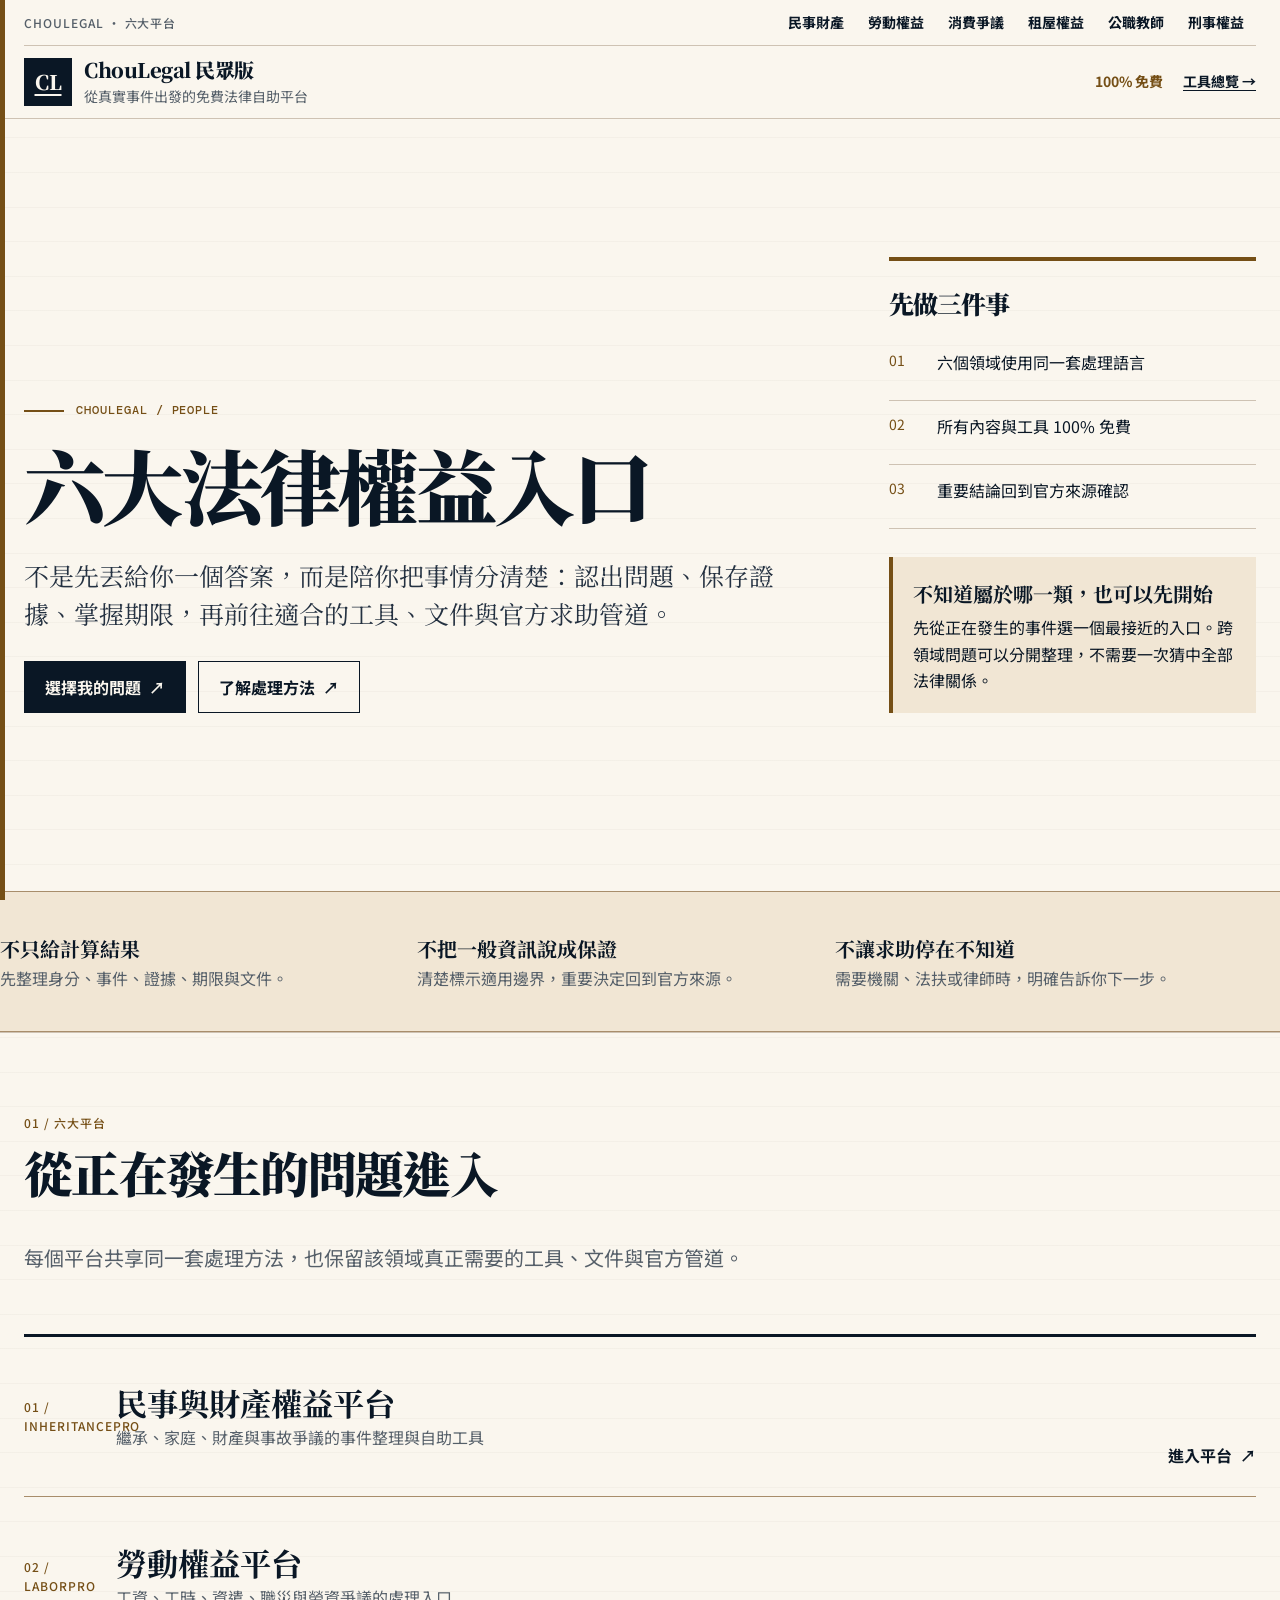
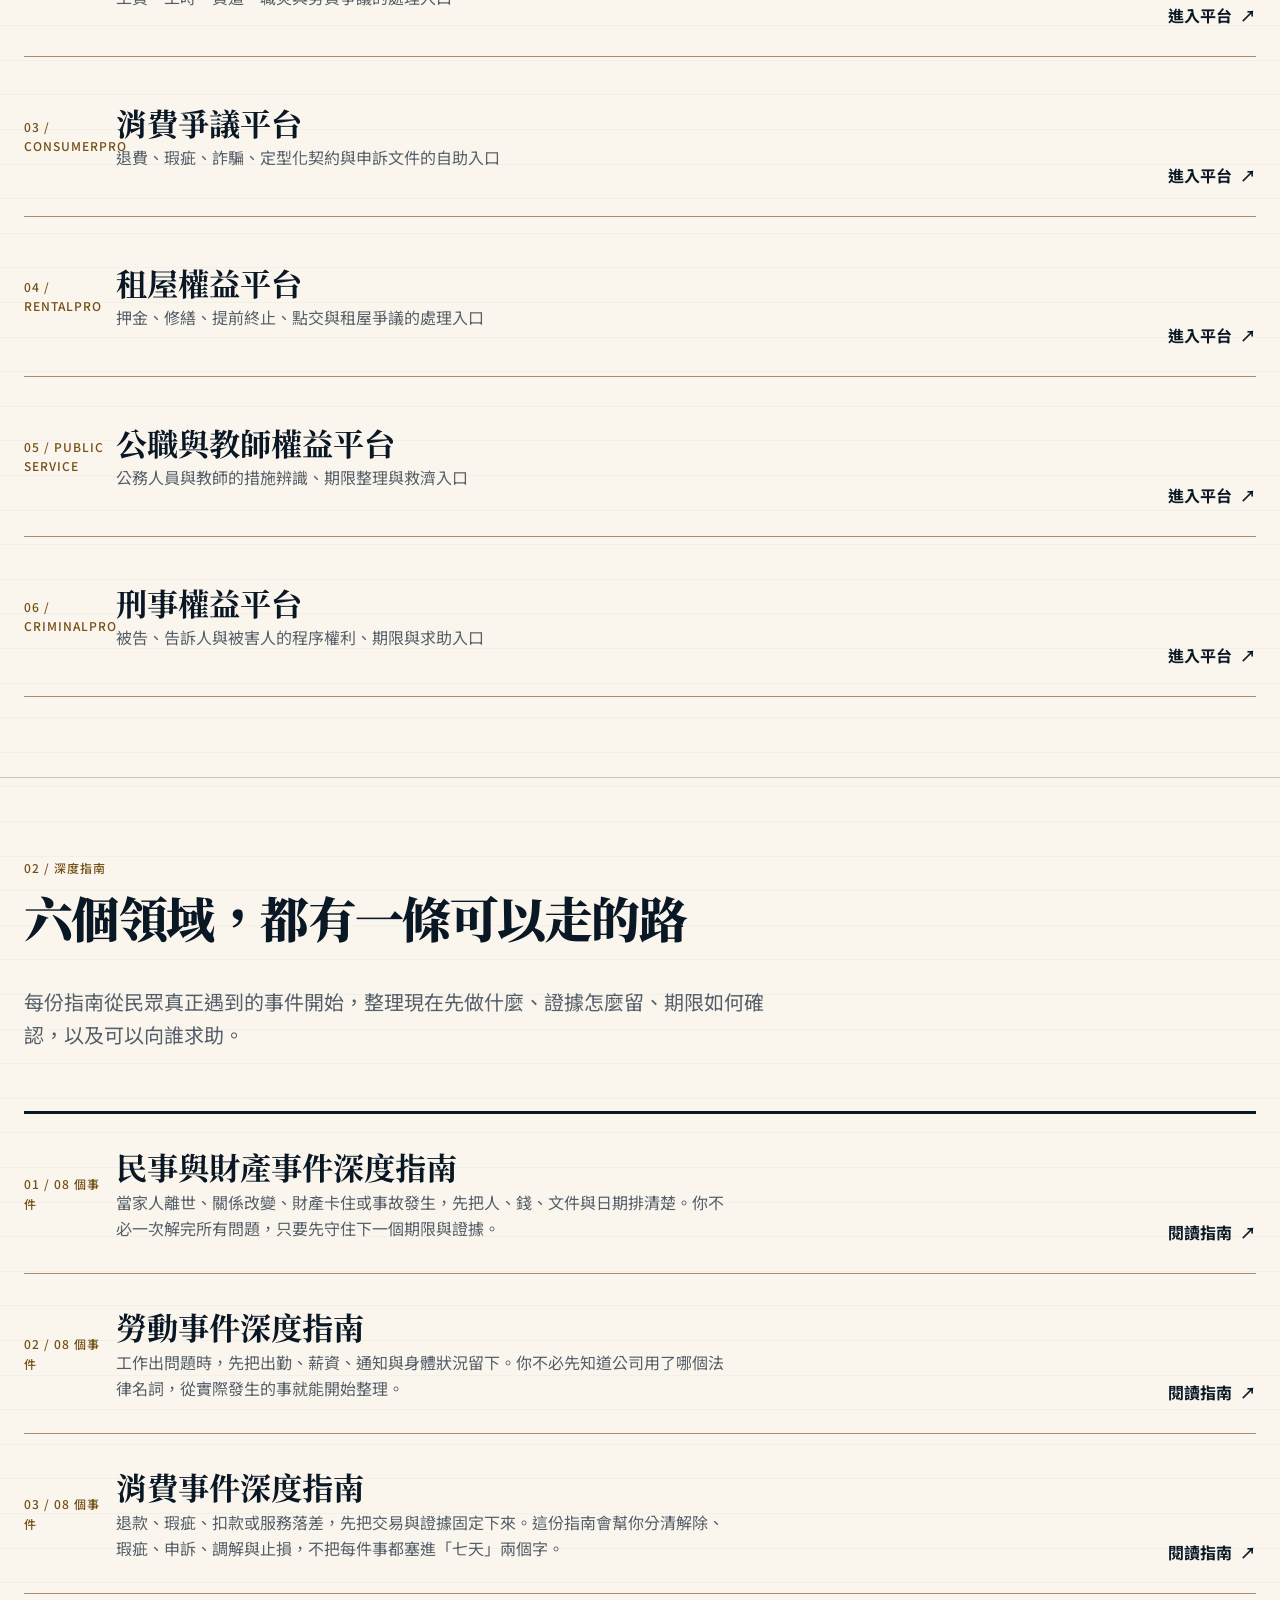
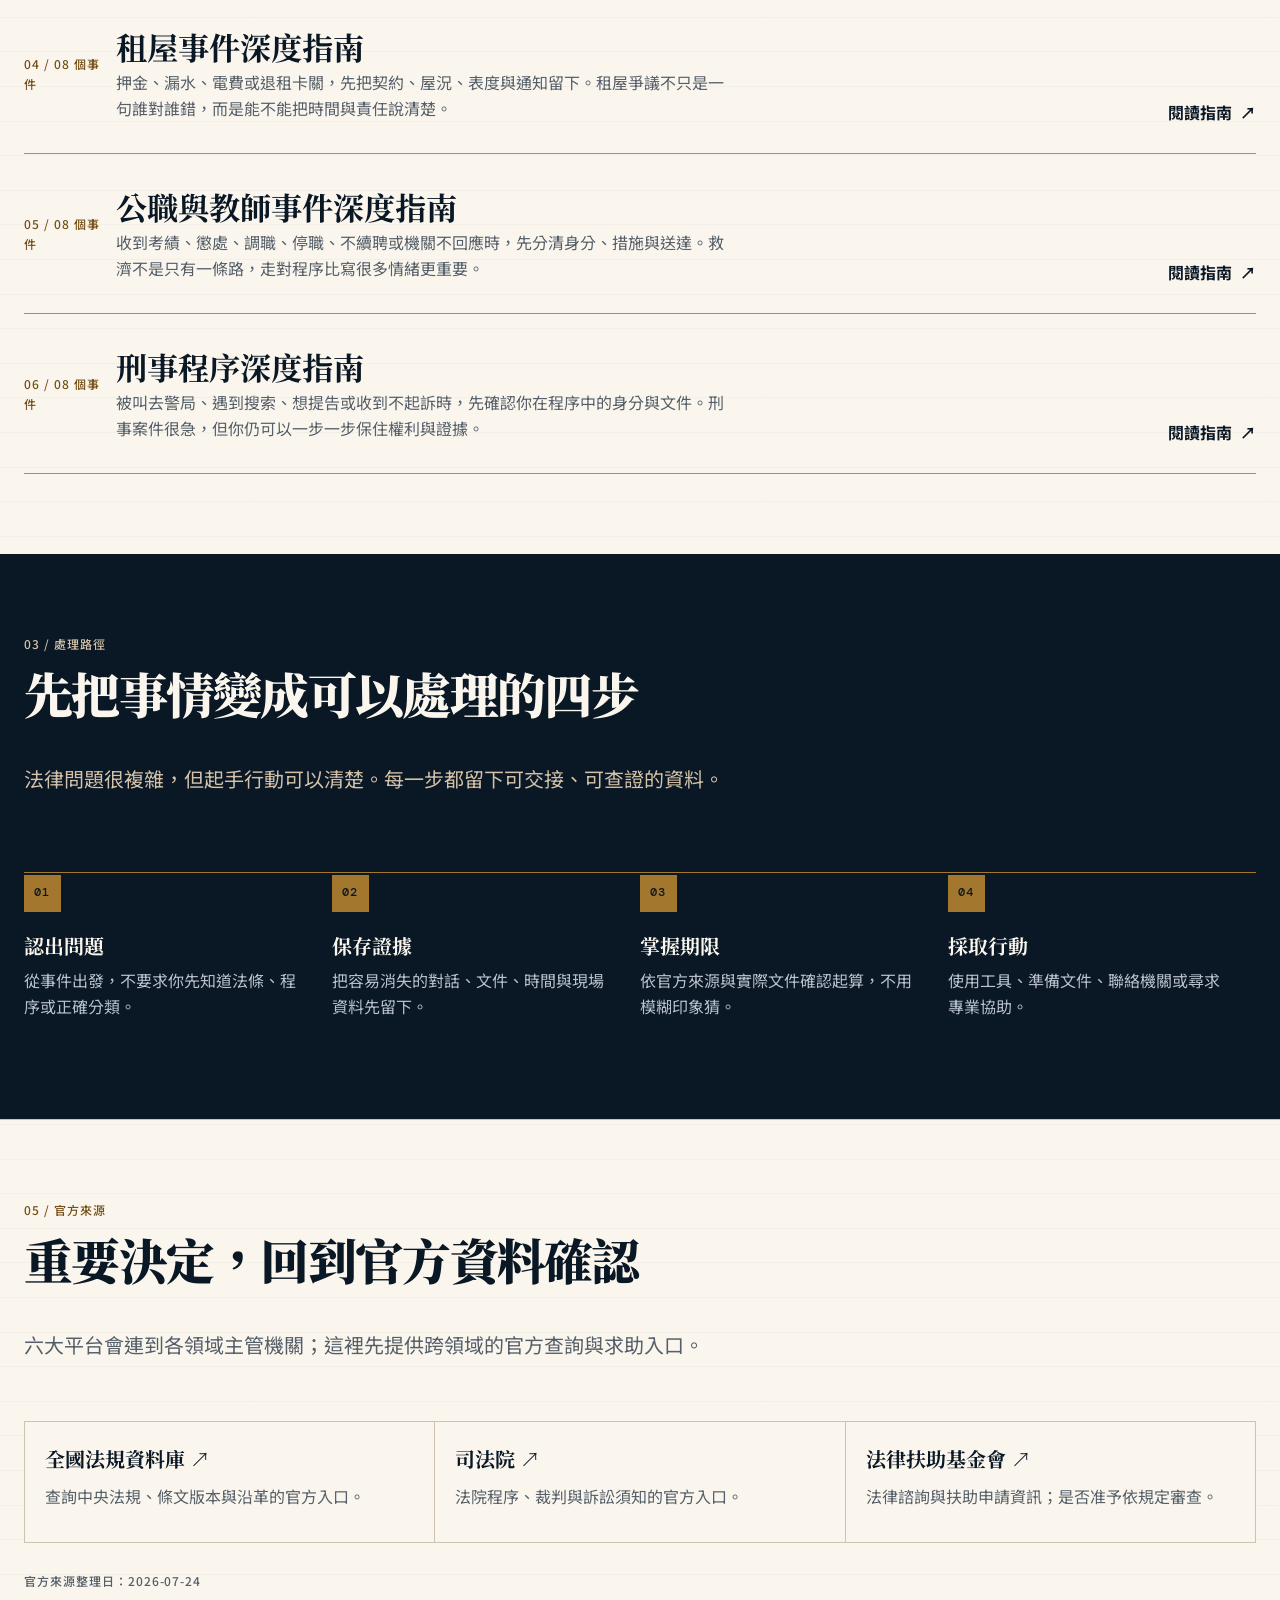
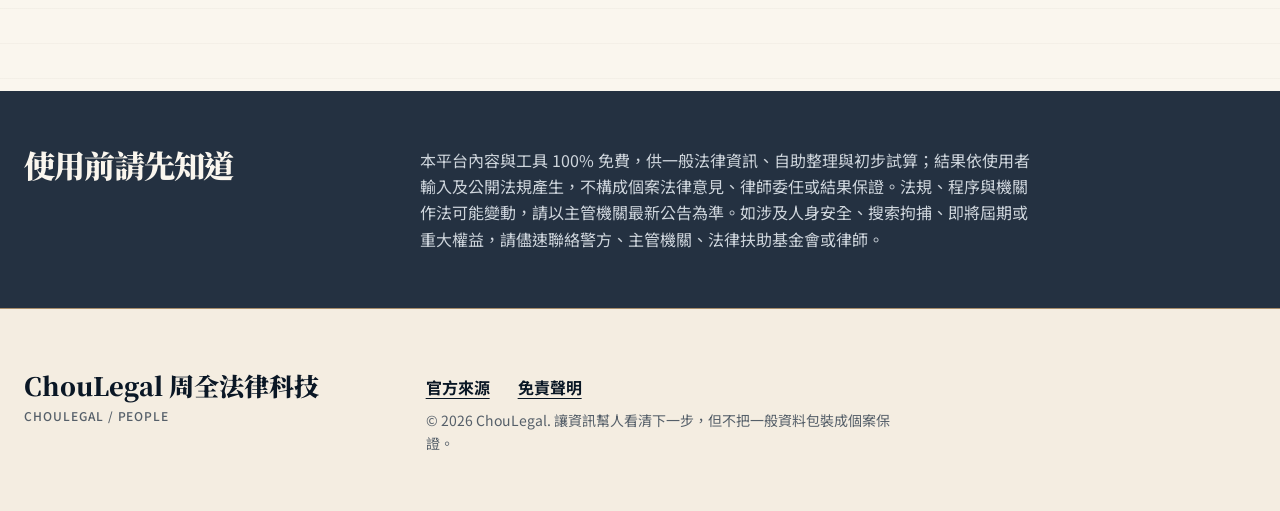
==== commit 77415cf1: "feat: add public rights guide and guide hub" ====
--- a/index.html
+++ b/index.html
@@ -12,6 +12,7 @@
   <meta property="og:description" content="不是先丟給你一個答案，而是陪你把事情分清楚：認出問題、保存證據、掌握期限，再前往適合的工具、文件與官方求助管道。">
   <meta property="og:url" content="https://people.choulegal.com/">
   <meta name="theme-color" content="#17243a">
+  <link rel="icon" href="data:image/svg+xml,%3Csvg xmlns=%27http://www.w3.org/2000/svg%27 viewBox=%270 0 64 64%27%3E%3Crect width=%2764%27 height=%2764%27 rx=%278%27 fill=%27%2317243a%27/%3E%3Cpath d=%27M17 18h30v7H25v14h22v7H17z%27 fill=%27%23f4efe5%27/%3E%3C/svg%3E">
   <link rel="preconnect" href="https://fonts.googleapis.com">
   <link rel="preconnect" href="https://fonts.gstatic.com" crossorigin>
   <link href="https://fonts.googleapis.com/css2?family=DM+Mono:wght@500&family=Noto+Sans+TC:wght@400;700&family=Noto+Serif+TC:wght@700;900&display=swap" rel="stylesheet">
@@ -139,11 +140,73 @@
     </div>
   </section>
     
+  <section class="section" id="guides" aria-labelledby="guides-title">
+    <div class="shell">
+      
+  <div class="section-heading">
+    <span class="section-index">02 / 深度指南</span>
+    <h2 id="guides-title">六個領域，都有一條可以走的路</h2>
+    <p class="section-intro">每份指南從民眾真正遇到的事件開始，整理現在先做什麼、證據怎麼留、期限如何確認，以及可以向誰求助。</p>
+  </div>
+      <div class="platform-ledger">
+        
+              <a class="platform-entry" href="https://inheritance.choulegal.com/guide.html" target="_blank" rel="noopener noreferrer">
+                <span class="platform-code">01 / 08 個事件</span>
+                <div>
+                  <h3>民事與財產事件深度指南</h3>
+                  <p>當家人離世、關係改變、財產卡住或事故發生，先把人、錢、文件與日期排清楚。你不必一次解完所有問題，只要先守住下一個期限與證據。</p>
+                </div>
+                <span class="platform-meta">閱讀指南</span>
+              </a>
+              <a class="platform-entry" href="https://labor.choulegal.com/guide.html" target="_blank" rel="noopener noreferrer">
+                <span class="platform-code">02 / 08 個事件</span>
+                <div>
+                  <h3>勞動事件深度指南</h3>
+                  <p>工作出問題時，先把出勤、薪資、通知與身體狀況留下。你不必先知道公司用了哪個法律名詞，從實際發生的事就能開始整理。</p>
+                </div>
+                <span class="platform-meta">閱讀指南</span>
+              </a>
+              <a class="platform-entry" href="https://consumer.choulegal.com/guide.html" target="_blank" rel="noopener noreferrer">
+                <span class="platform-code">03 / 08 個事件</span>
+                <div>
+                  <h3>消費事件深度指南</h3>
+                  <p>退款、瑕疵、扣款或服務落差，先把交易與證據固定下來。這份指南會幫你分清解除、瑕疵、申訴、調解與止損，不把每件事都塞進「七天」兩個字。</p>
+                </div>
+                <span class="platform-meta">閱讀指南</span>
+              </a>
+              <a class="platform-entry" href="https://rental.choulegal.com/guide.html" target="_blank" rel="noopener noreferrer">
+                <span class="platform-code">04 / 08 個事件</span>
+                <div>
+                  <h3>租屋事件深度指南</h3>
+                  <p>押金、漏水、電費或退租卡關，先把契約、屋況、表度與通知留下。租屋爭議不只是一句誰對誰錯，而是能不能把時間與責任說清楚。</p>
+                </div>
+                <span class="platform-meta">閱讀指南</span>
+              </a>
+              <a class="platform-entry" href="https://people.choulegal.com/guide.html" target="_blank" rel="noopener noreferrer">
+                <span class="platform-code">05 / 08 個事件</span>
+                <div>
+                  <h3>公職與教師事件深度指南</h3>
+                  <p>收到考績、懲處、調職、停職、不續聘或機關不回應時，先分清身分、措施與送達。救濟不是只有一條路，走對程序比寫很多情緒更重要。</p>
+                </div>
+                <span class="platform-meta">閱讀指南</span>
+              </a>
+              <a class="platform-entry" href="https://criminal.choulegal.com/guide.html" target="_blank" rel="noopener noreferrer">
+                <span class="platform-code">06 / 08 個事件</span>
+                <div>
+                  <h3>刑事程序深度指南</h3>
+                  <p>被叫去警局、遇到搜索、想提告或收到不起訴時，先確認你在程序中的身分與文件。刑事案件很急，但你仍可以一步一步保住權利與證據。</p>
+                </div>
+                <span class="platform-meta">閱讀指南</span>
+              </a>
+      </div>
+    </div>
+  </section>
+    
   <section class="section process-section" id="how" aria-labelledby="path-title">
     <div class="shell">
       
   <div class="section-heading">
-    <span class="section-index">02 / 處理路徑</span>
+    <span class="section-index">03 / 處理路徑</span>
     <h2 id="path-title">先把事情變成可以處理的四步</h2>
     <p class="section-intro">法律問題很複雜，但起手行動可以清楚。每一步都留下可交接、可查證的資料。</p>
   </div>
